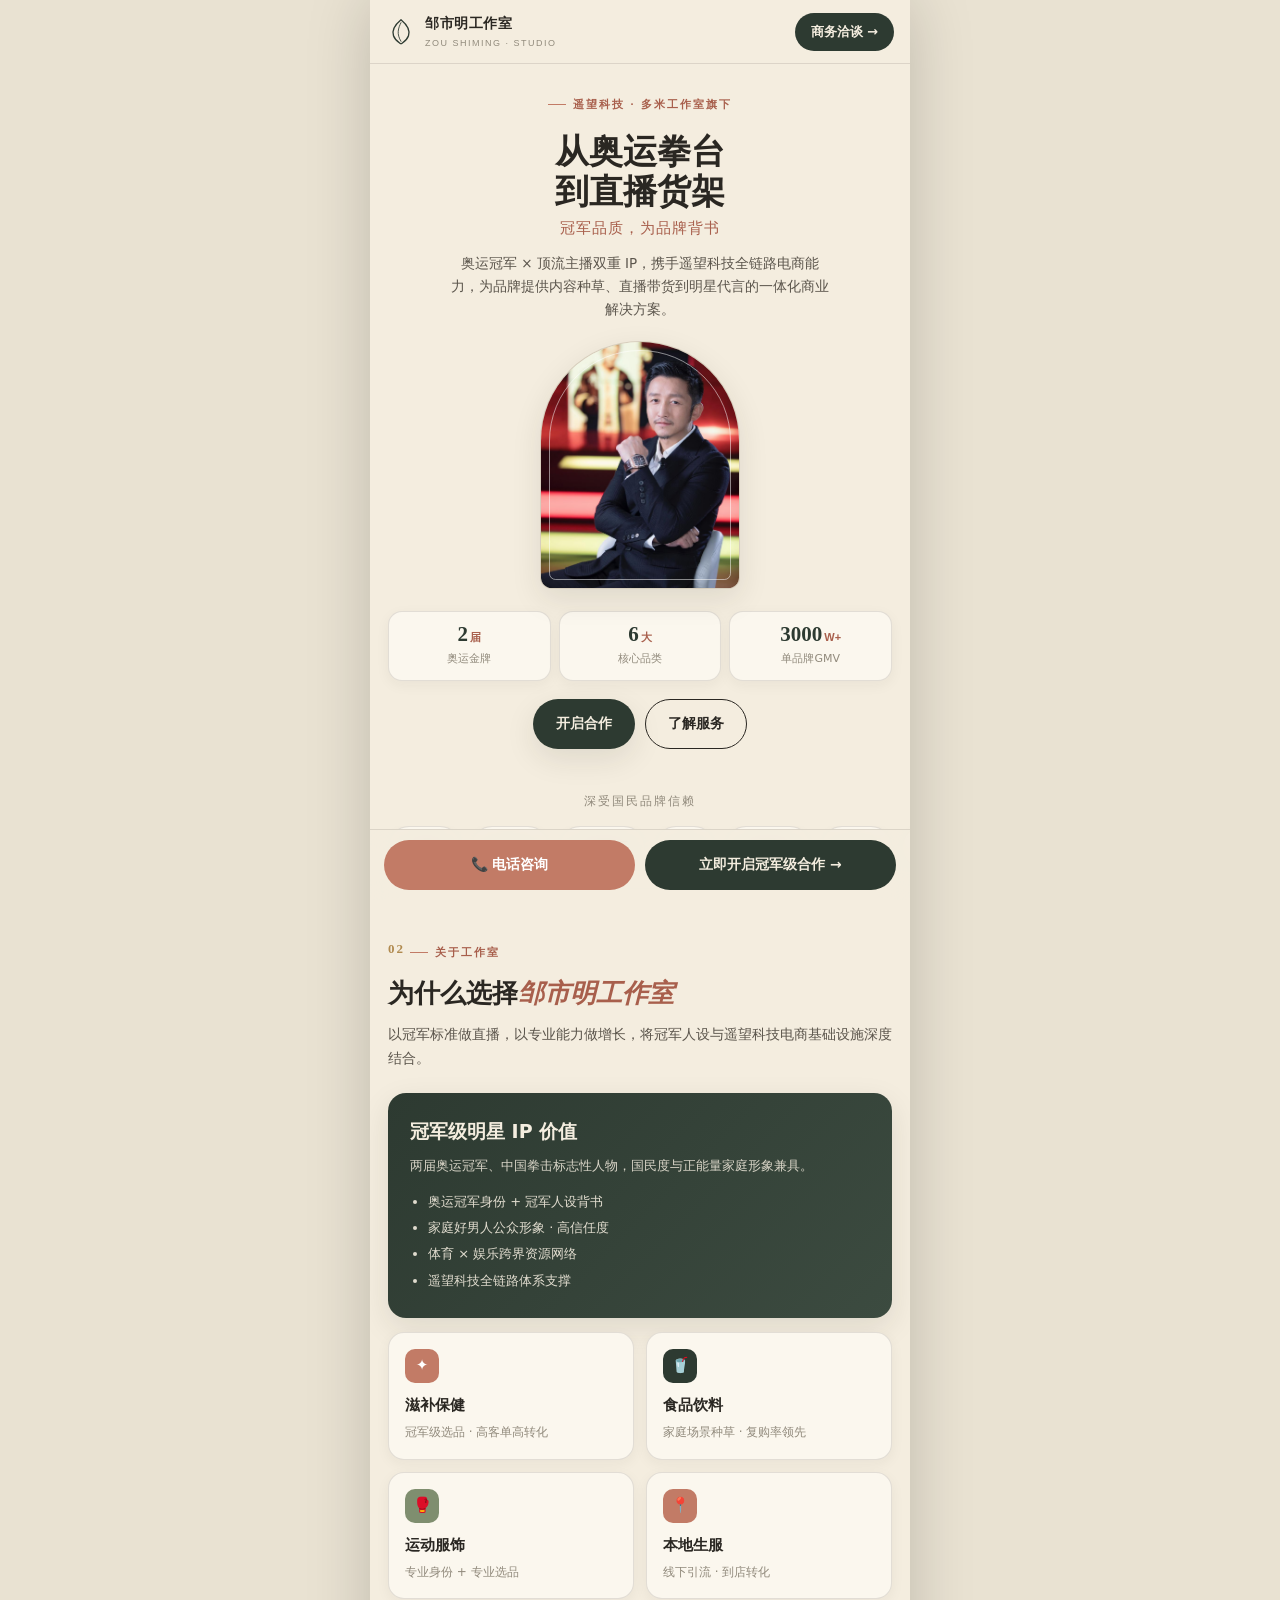
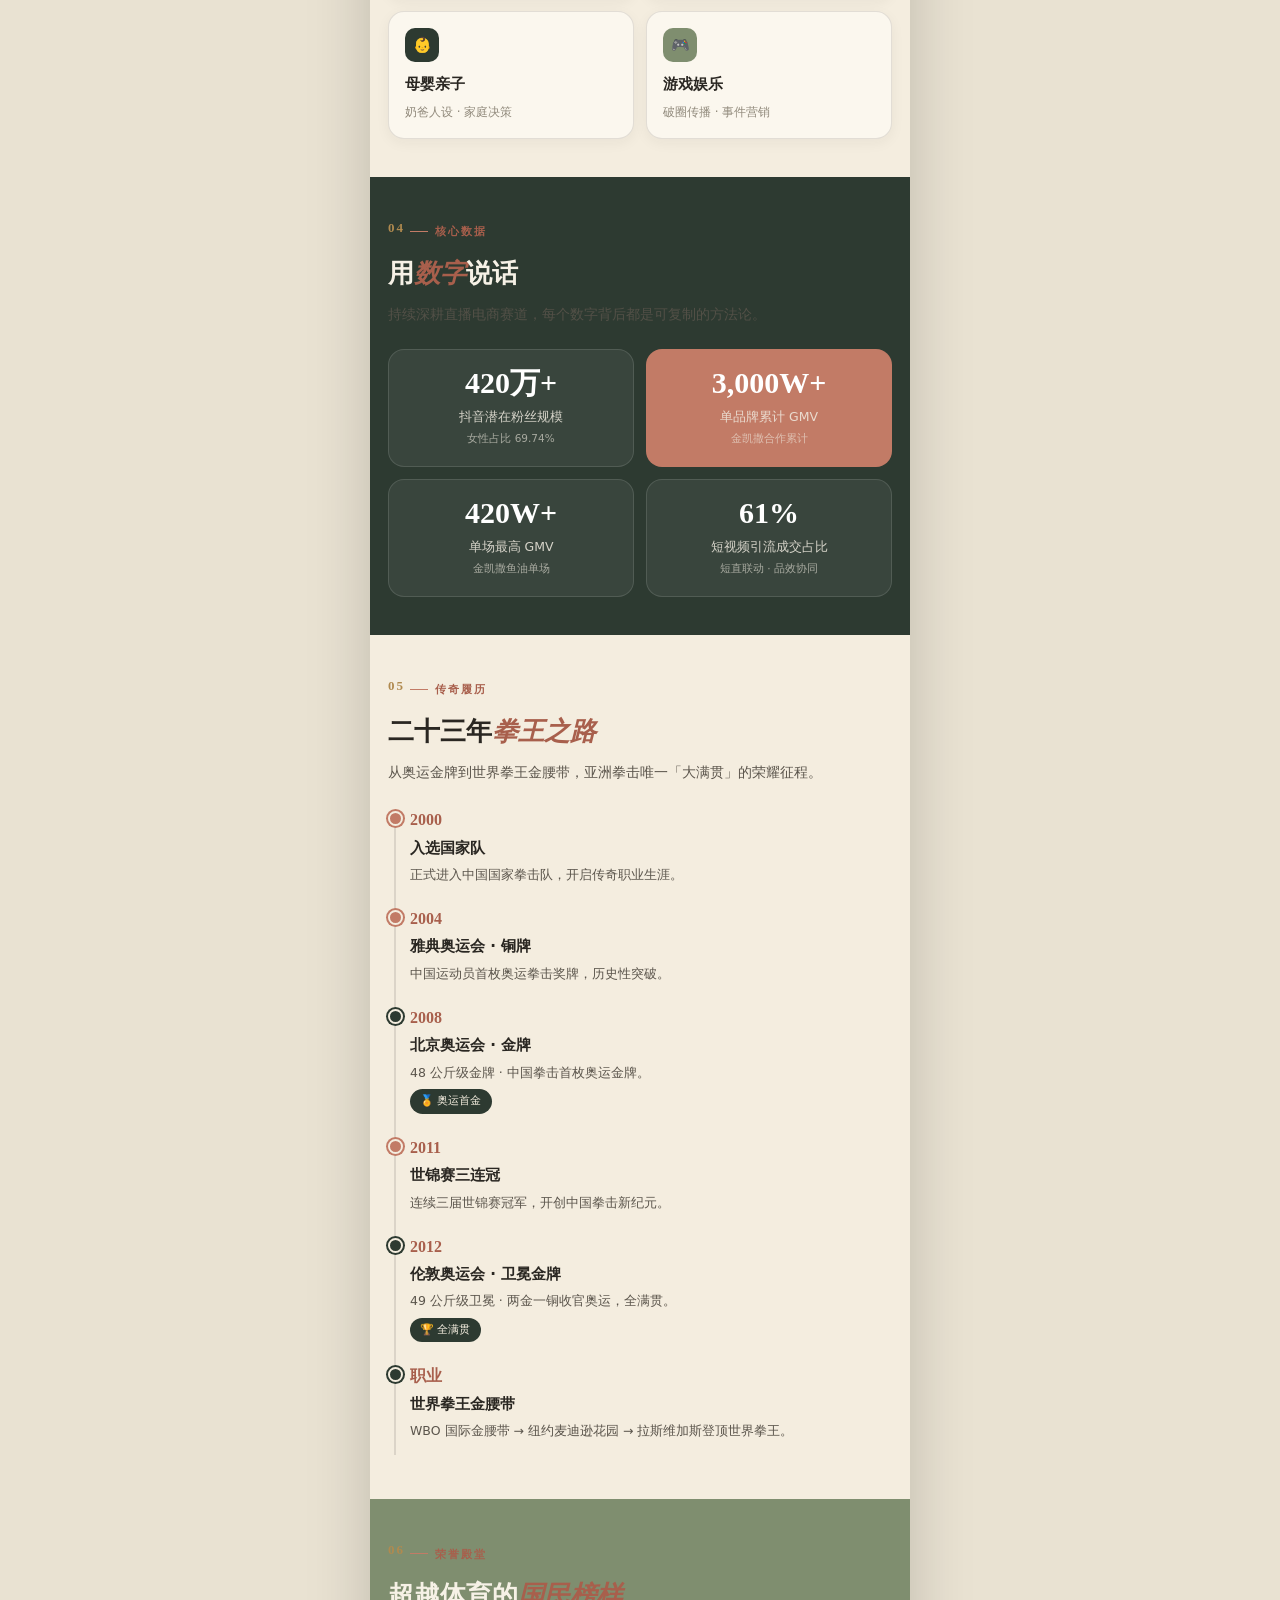
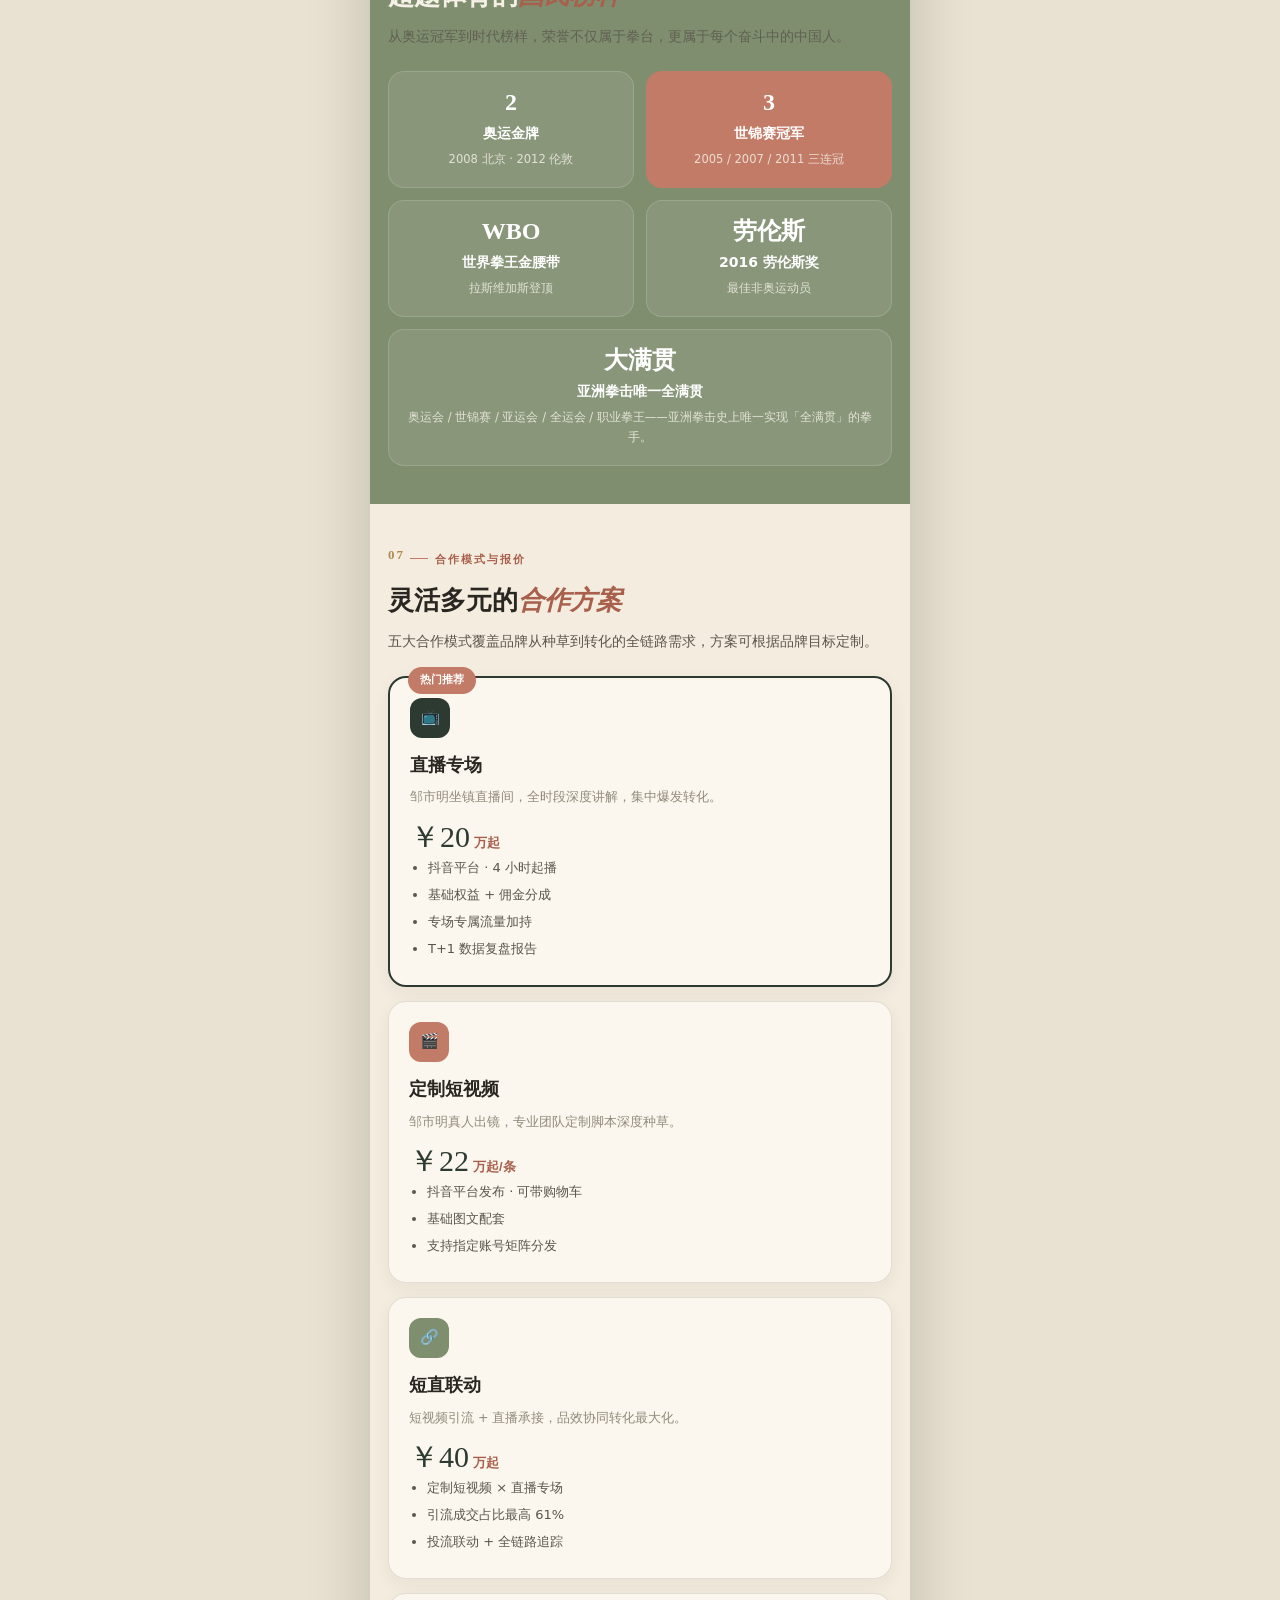
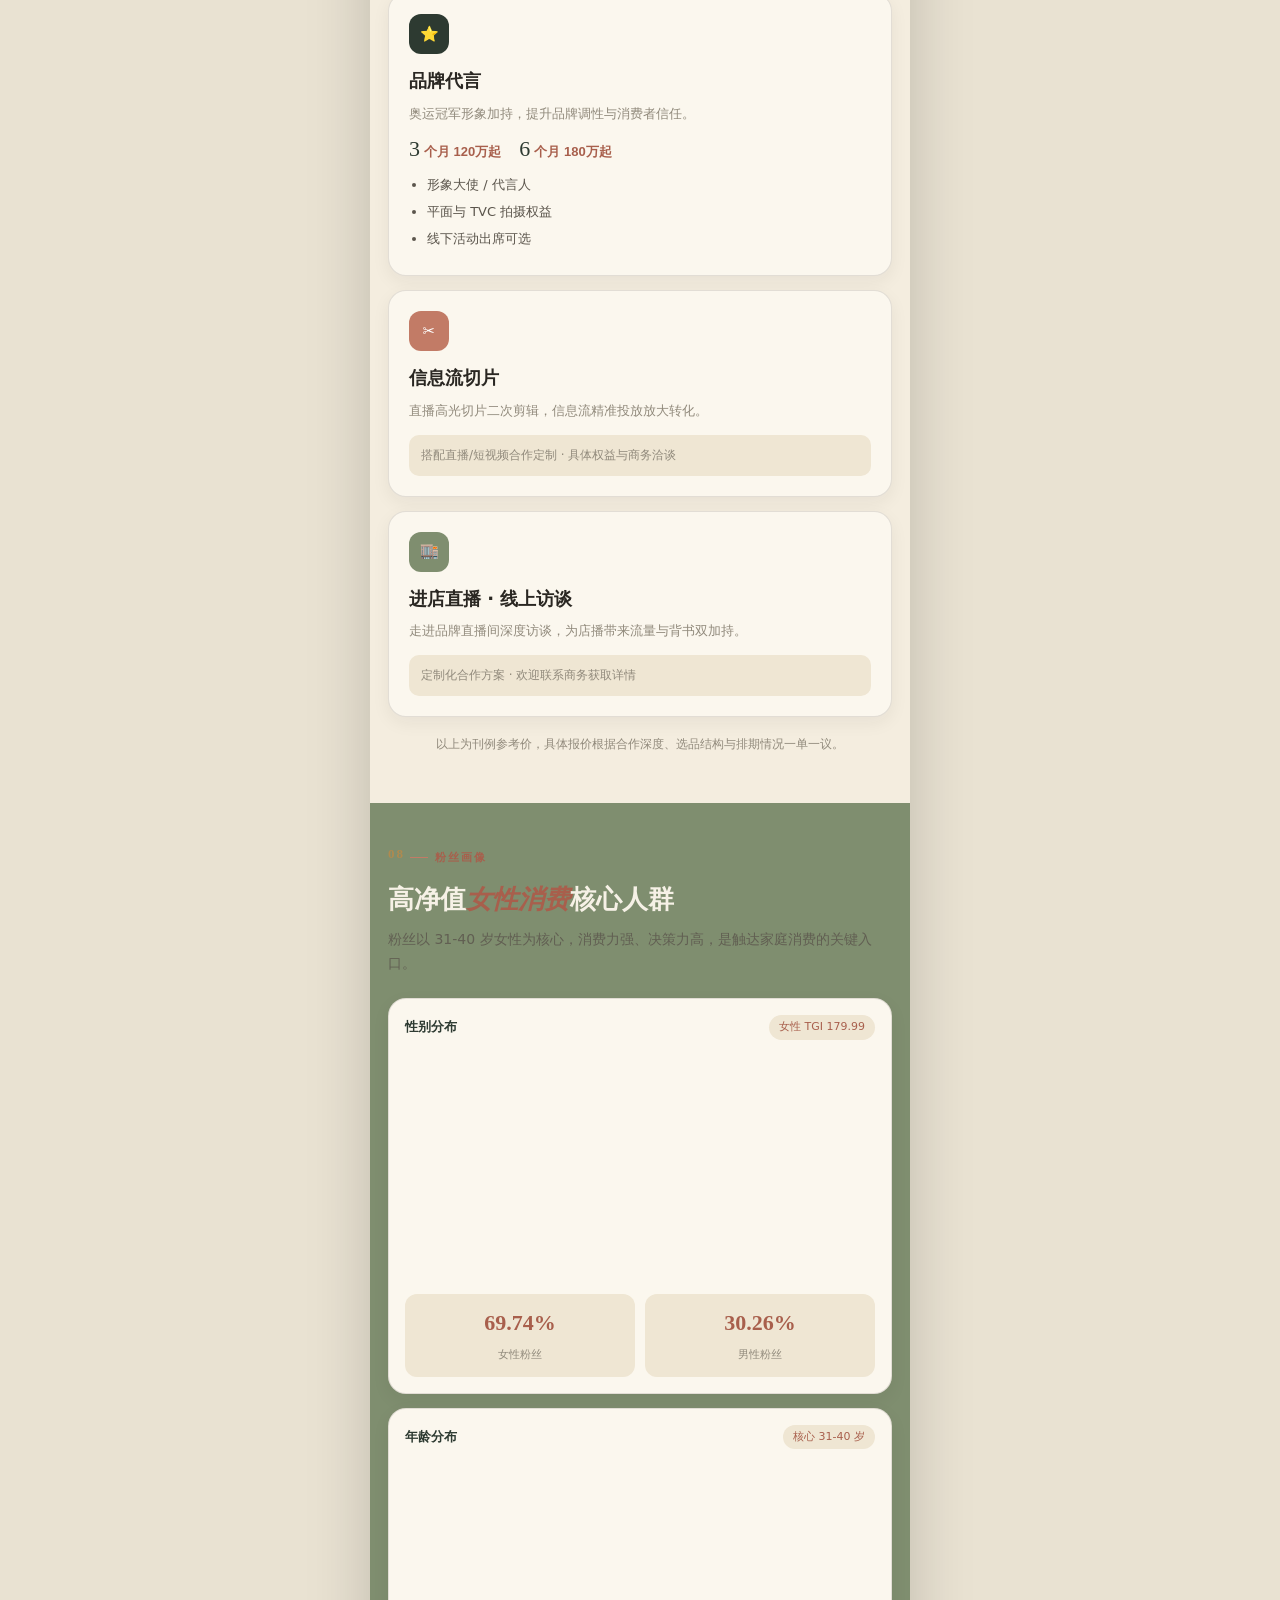
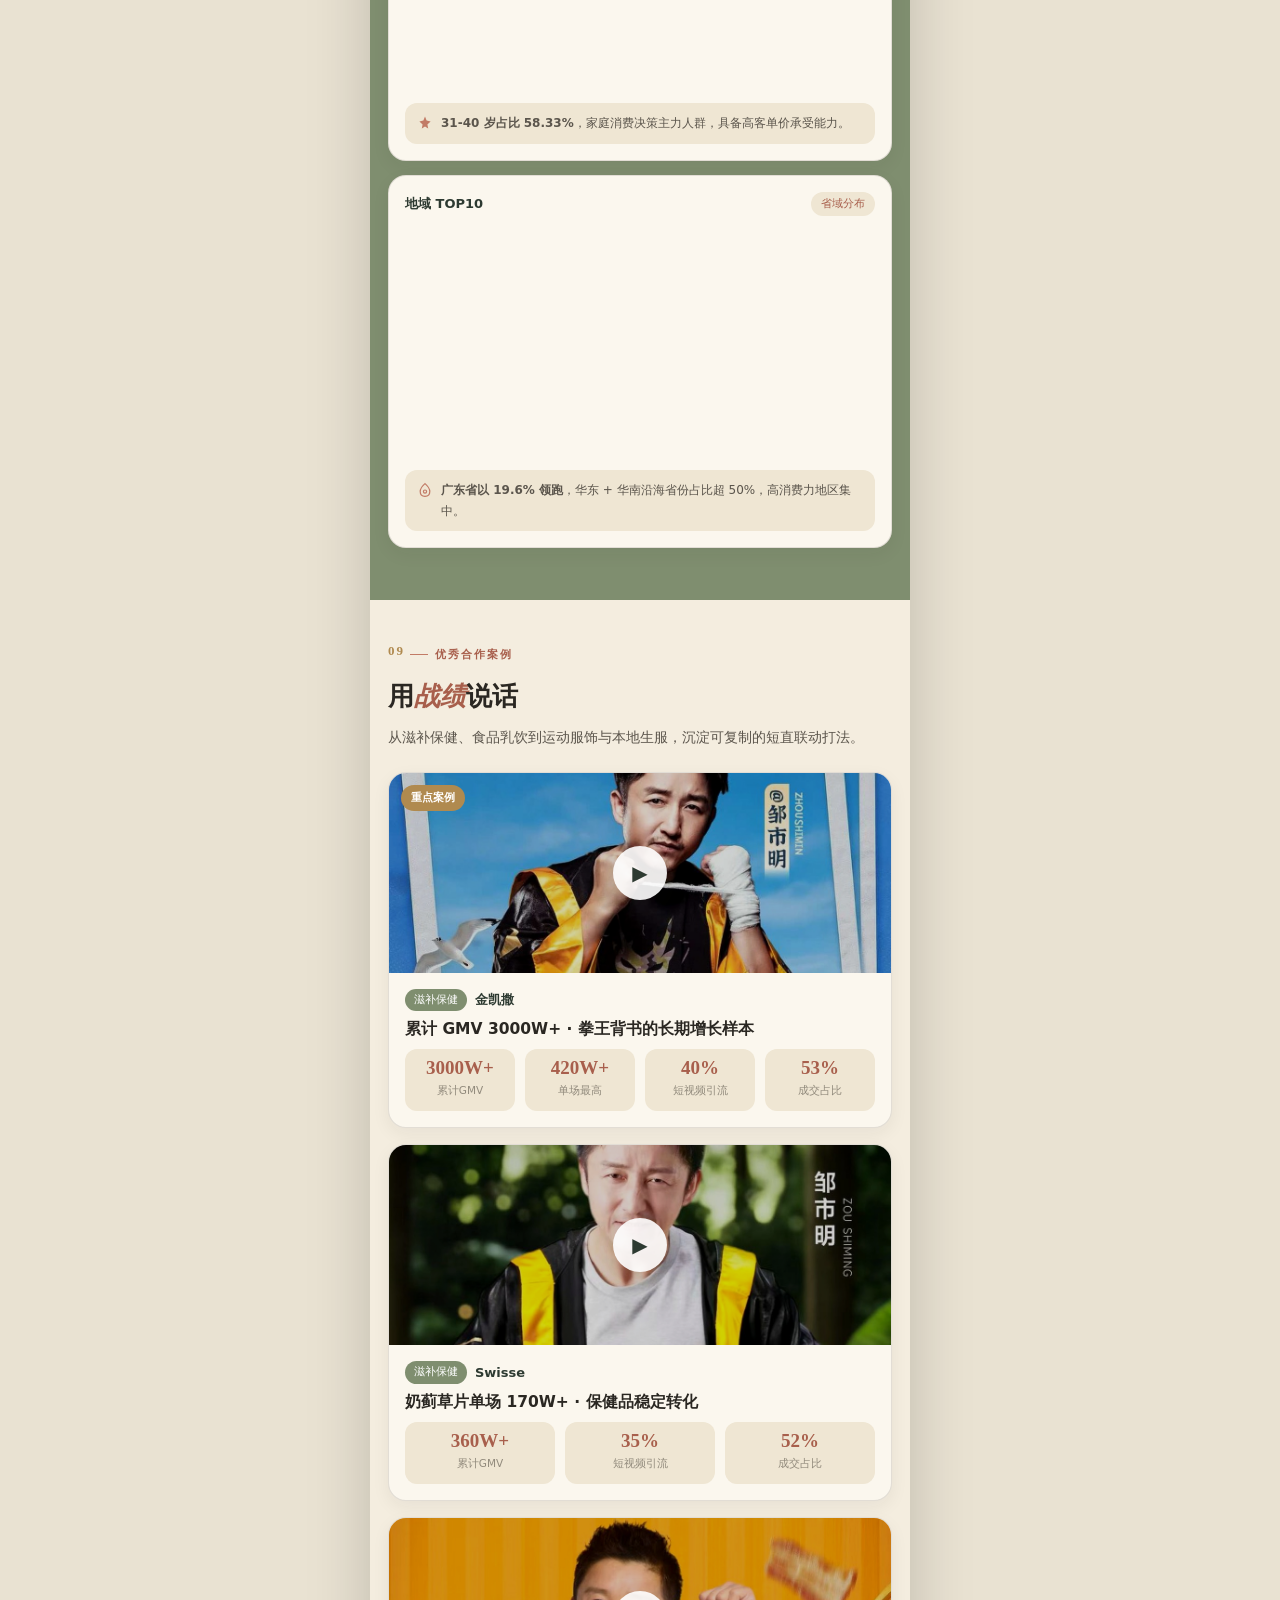
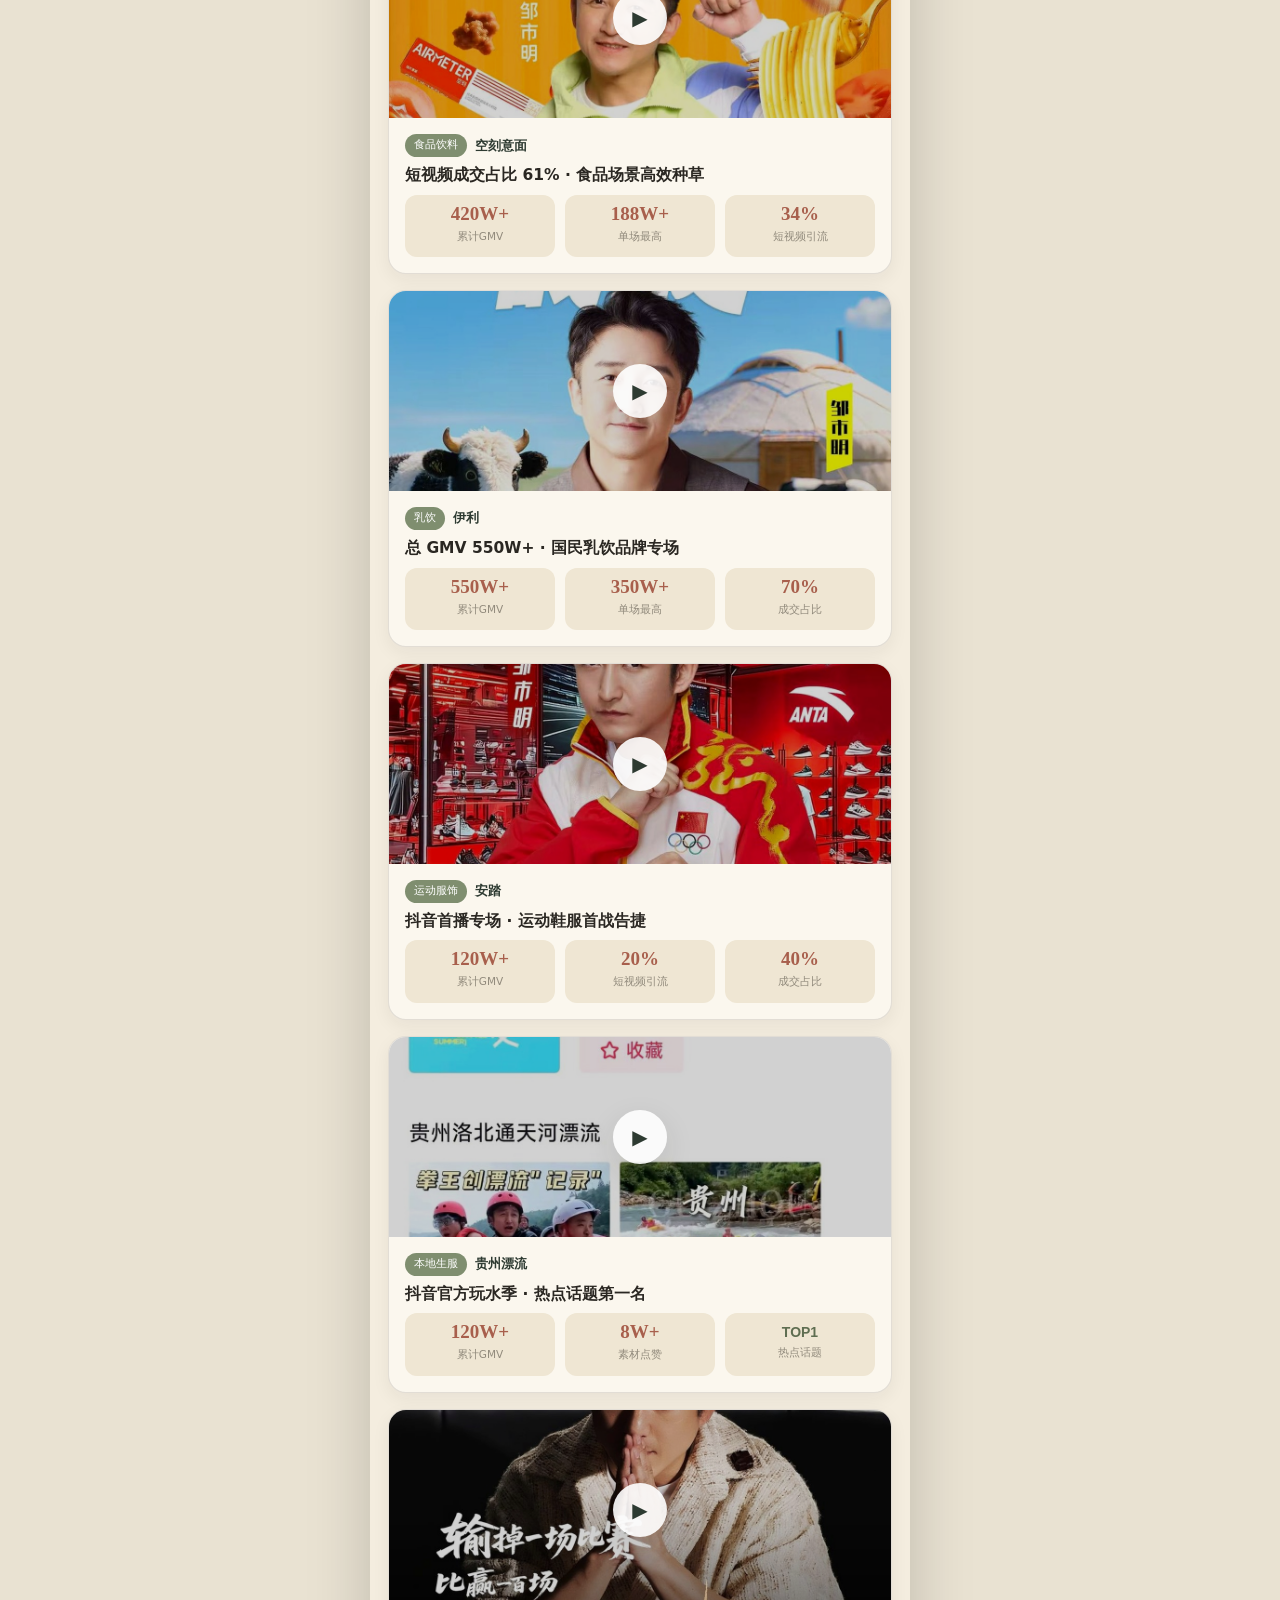
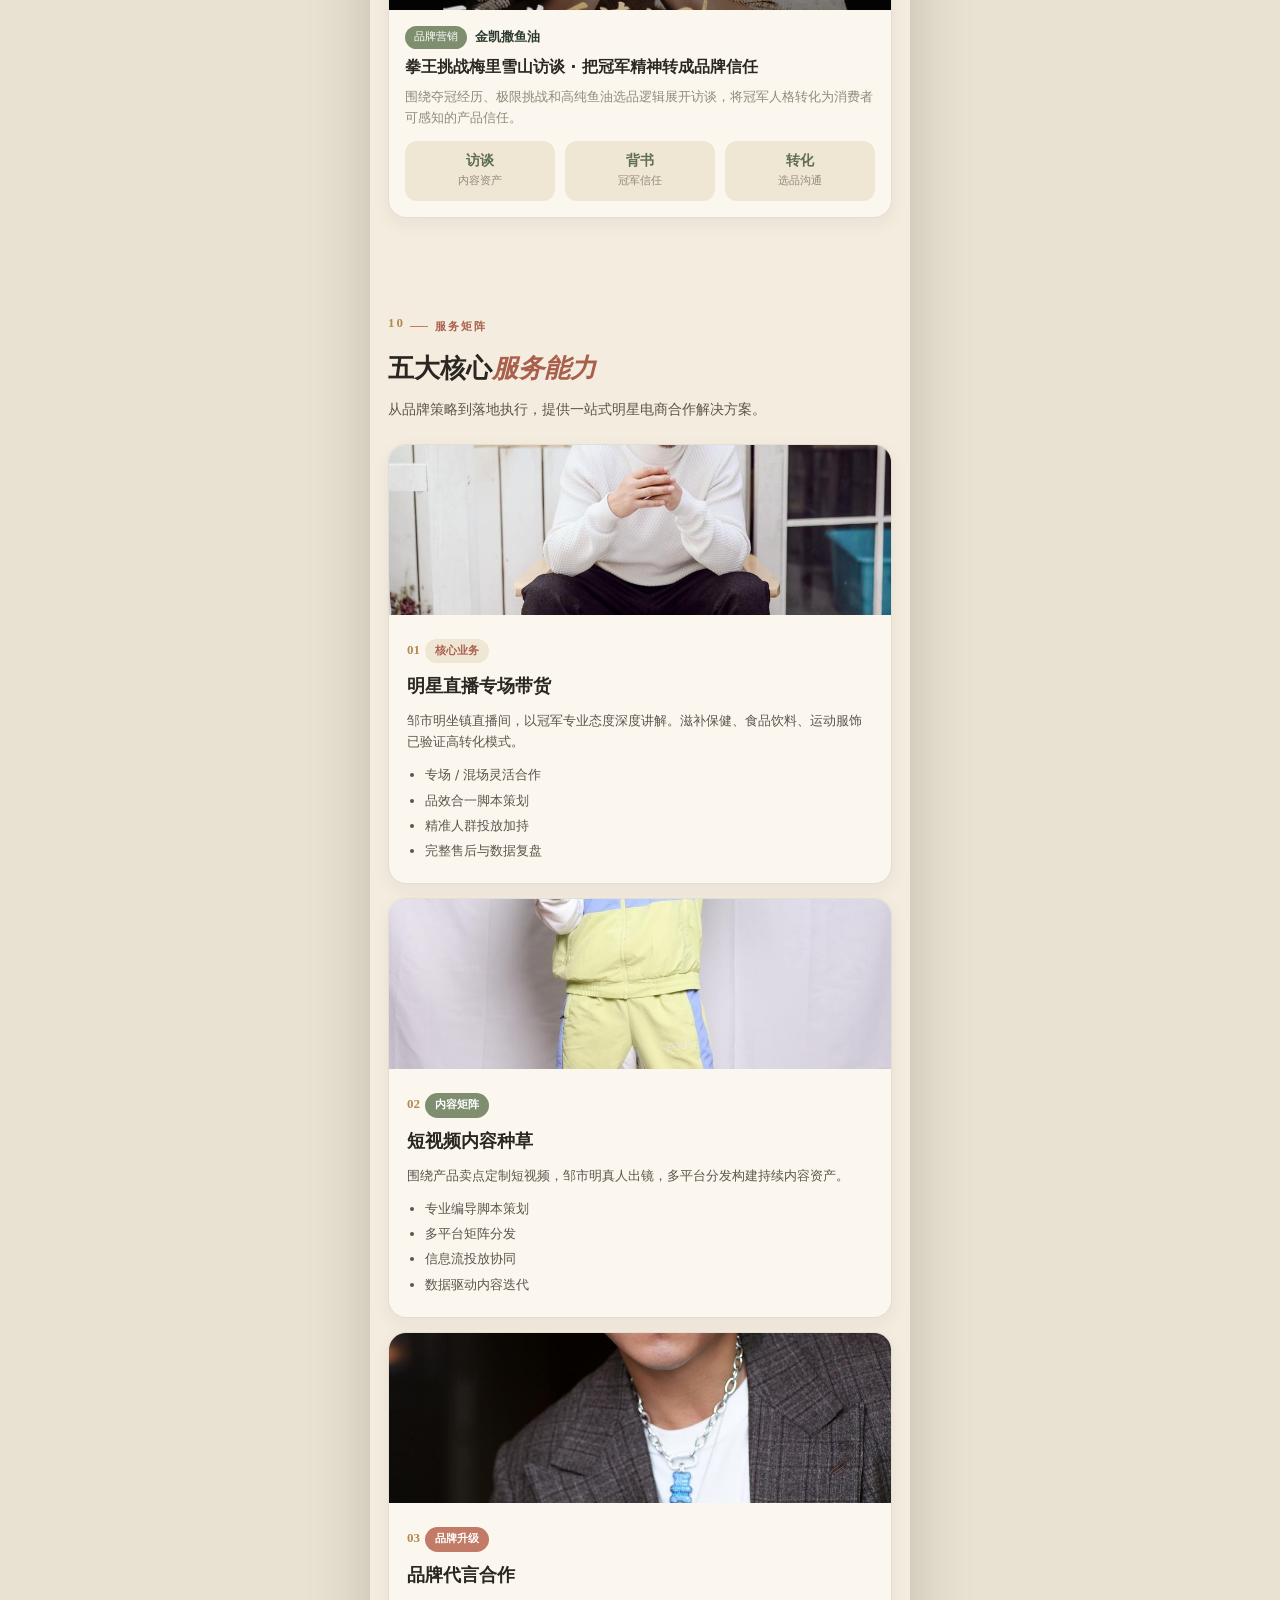
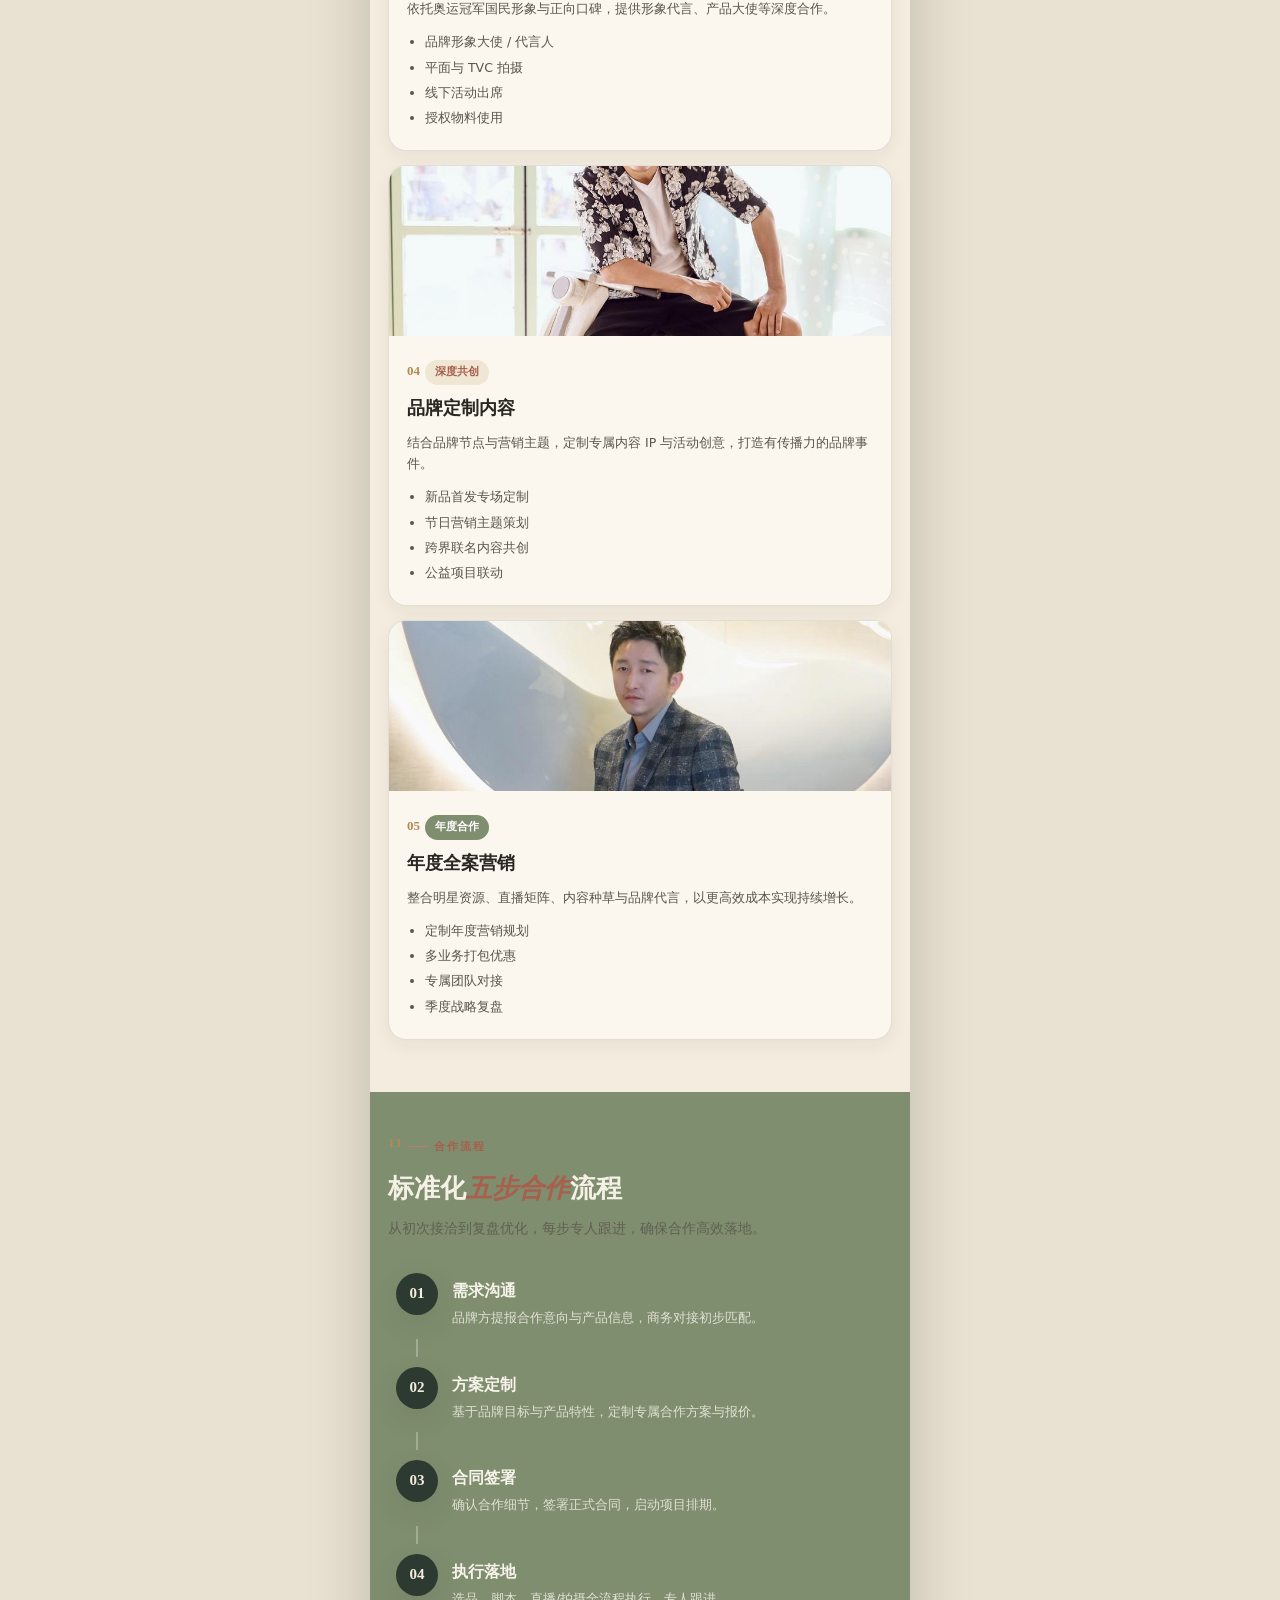
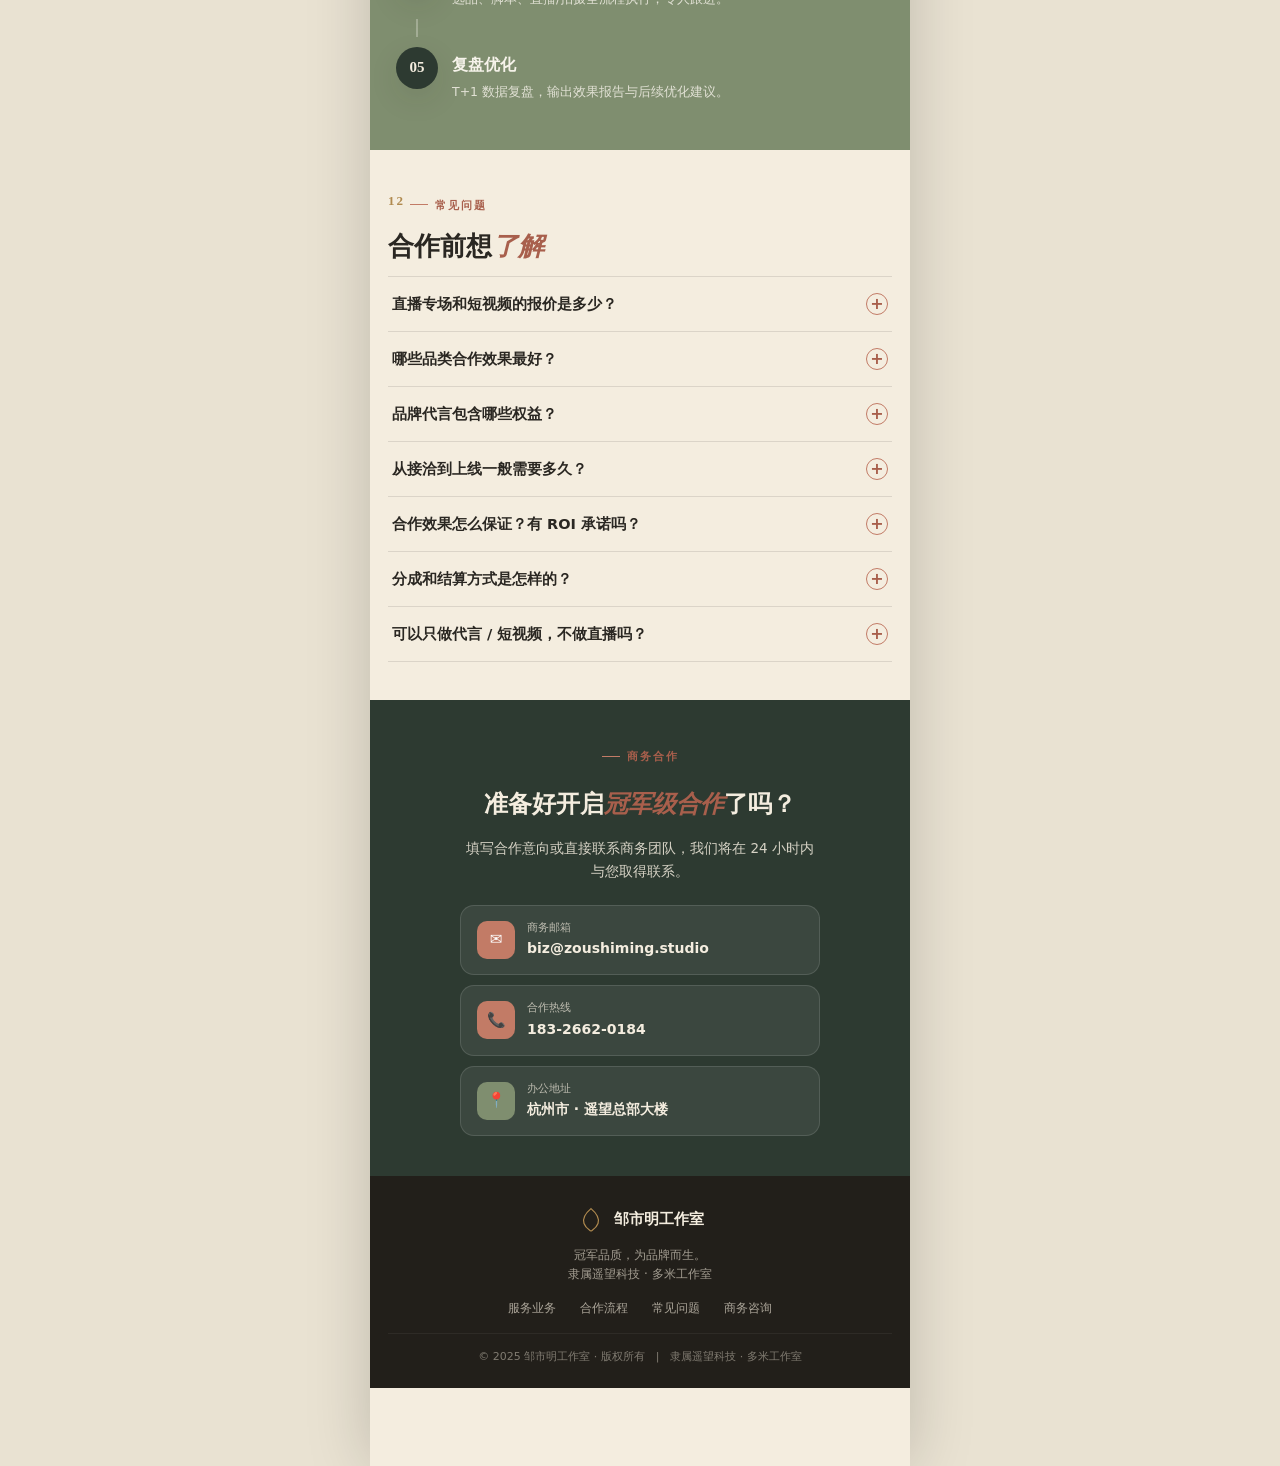
==== h5.html @ 206b8719 "Deploy Zou Shiming Studio site (desktop + mobile H5)" ====
<!DOCTYPE html>
<html lang="zh-CN">
<head>
  <meta charset="UTF-8" />
  <meta name="viewport" content="width=device-width, initial-scale=1.0, maximum-scale=1.0, user-scalable=no, viewport-fit=cover" />
  <title>邹市明工作室 · 品牌合作（移动版）</title>
  <meta name="description" content="邹市明工作室 — 奥运冠军 × 顶流主播，专注明星直播带货、品牌定制合作。隶属遥望科技。" />

  <link rel="preconnect" href="https://miaoda.feishu.cn" />
  <link rel="stylesheet" href="https://miaoda.feishu.cn/fonts/css2?family=Playfair+Display:ital,wght@0,500;0,600;0,700;0,800;1,500&display=swap" />
  <link rel="stylesheet" href="https://miaoda.feishu.cn/fonts/css2?family=Noto+Serif+SC:wght@400;500;600;700&display=swap" />
  <link rel="stylesheet" href="https://miaoda.feishu.cn/fonts/css2?family=Inter:wght@300;400;500;600&display=swap" />

  <script src="https://sf3-scmcdn-cn.feishucdn.com/obj/feishu-static/miaoda/coding-unpkg-sdk/echarts@5.6.0/dist/echarts.min.js" crossorigin="anonymous"></script>

  <style>
    :root{
      --paper:#f4eddf;
      --paper-2:#efe6d3;
      --card:#fbf7ee;
      --ink:#2a2722;
      --ink-soft:#5b554c;
      --muted:#918a7c;
      --terracotta:#c27b66;
      --terracotta-d:#a85f4c;
      --sage:#7f8e6f;
      --sage-d:#5f6e51;
      --forest:#2d3a31;
      --gold:#b08a4f;
      --line:rgba(42,39,34,.12);
      --shadow:0 10px 30px rgba(42,39,34,.10);
      --radius:18px;
    }

    *{box-sizing:border-box;-webkit-tap-highlight-color:transparent;}
    html{scroll-behavior:smooth;}
    body{
      margin:0;
      background:#e9e2d2;
      color:var(--ink);
      font-family:"Noto Serif SC","Inter",system-ui,-apple-system,"PingFang SC",sans-serif;
      font-size:15px;
      line-height:1.7;
      -webkit-font-smoothing:antialiased;
    }
    .h5{
      max-width:540px;
      margin:0 auto;
      background:var(--paper);
      min-height:100vh;
      position:relative;
      overflow:hidden;
      padding-bottom:78px;
      box-shadow:0 0 60px rgba(0,0,0,.18);
    }
    img{max-width:100%;display:block;}
    a{color:inherit;text-decoration:none;}
    .serif{font-family:"Playfair Display","Noto Serif SC",serif;}
    .italic{font-style:italic;font-family:"Playfair Display",serif;color:var(--terracotta-d);}

    /* ---------- 顶部导航 ---------- */
    .topbar{
      position:sticky;top:0;z-index:50;
      display:flex;align-items:center;justify-content:space-between;
      padding:12px 16px;
      background:rgba(244,237,223,.86);
      backdrop-filter:blur(10px);
      border-bottom:1px solid var(--line);
    }
    .topbar__logo{display:flex;align-items:center;gap:9px;}
    .topbar__mark{width:30px;height:30px;color:var(--forest);}
    .topbar__txt b{display:block;font-size:14px;font-weight:700;letter-spacing:.5px;}
    .topbar__txt span{display:block;font-size:9px;letter-spacing:1.5px;color:var(--muted);font-family:"Inter",sans-serif;text-transform:uppercase;}
    .topbar__cta{
      background:var(--forest);color:#f4eddf;
      font-size:13px;font-weight:600;padding:8px 16px;border-radius:999px;
      display:inline-flex;align-items:center;gap:5px;
    }

    /* ---------- 通用区块 ---------- */
    .sec{padding:38px 18px;scroll-margin-top:64px;}
    .sec--dark{background:var(--forest);color:#f1ece1;}
    .sec--sage{background:var(--sage);color:#f6f3ea;}
    .eyebrow{
      display:inline-flex;align-items:center;gap:7px;
      font-size:11px;letter-spacing:2px;color:var(--terracotta-d);
      font-weight:600;text-transform:uppercase;font-family:"Inter",sans-serif;margin-bottom:10px;
    }
    .eyebrow::before{content:"";width:18px;height:1px;background:var(--terracotta);display:inline-block;}
    .sec__num{font-family:"Playfair Display",serif;font-size:13px;color:var(--gold);font-weight:700;letter-spacing:2px;}
    .sec__title{font-size:26px;line-height:1.3;margin:6px 0 12px;font-weight:700;}
    .sec__title--light{color:#f6f1e6;}
    .sec__desc{font-size:14px;color:var(--ink-soft);margin:0 0 22px;}
    .sec--dark .sec__desc,.sec--sage .sec__desc{opacity:.82;}

    /* ---------- HERO ---------- */
    .hero{padding:24px 18px 30px;text-align:center;position:relative;}
    .hero .eyebrow{justify-content:center;}
    .hero__title{font-family:"Playfair Display","Noto Serif SC",serif;font-size:34px;line-height:1.18;font-weight:800;margin:8px 0 6px;}
    .hero__title em{display:block;font-style:normal;}
    .hero__title .sub{display:block;font-size:15px;font-family:"Noto Serif SC",serif;font-weight:500;color:var(--terracotta-d);margin-top:8px;letter-spacing:1px;}
    .hero__desc{font-size:13.5px;color:var(--ink-soft);max-width:380px;margin:14px auto 20px;}
    .hero__arch{
      width:200px;height:248px;margin:6px auto 22px;
      border-radius:120px 120px 14px 14px;overflow:hidden;
      border:1px solid var(--line);box-shadow:var(--shadow);position:relative;background:var(--paper-2);
    }
    .hero__arch img{width:100%;height:100%;object-fit:cover;}
    .hero__arch::after{content:"";position:absolute;inset:8px;border:1px solid rgba(255,255,255,.5);border-radius:112px 112px 8px 8px;pointer-events:none;}
    .hero__stats{display:flex;justify-content:space-between;gap:8px;margin-top:8px;}
    .hero__stat{flex:1;background:var(--card);border:1px solid var(--line);border-radius:14px;padding:12px 6px;box-shadow:0 4px 14px rgba(42,39,34,.05);}
    .hero__stat b{display:block;font-family:"Playfair Display",serif;font-size:21px;color:var(--forest);line-height:1;}
    .hero__stat b small{font-size:11px;color:var(--terracotta-d);font-family:"Noto Serif SC",sans-serif;font-weight:600;margin-left:2px;}
    .hero__stat span{display:block;font-size:11px;color:var(--muted);margin-top:5px;}
    .hero__btns{display:flex;gap:10px;justify-content:center;margin-top:18px;}
    .btn{
      display:inline-flex;align-items:center;gap:6px;
      padding:12px 22px;border-radius:999px;font-size:14px;font-weight:600;
      border:1px solid transparent;
    }
    .btn--primary{background:var(--forest);color:#f4eddf;box-shadow:var(--shadow);}
    .btn--ghost{background:transparent;border-color:var(--ink);color:var(--ink);}
    .btn--sm{padding:9px 18px;font-size:13px;}

    /* ---------- 品牌滚动 ---------- */
    .marquee{padding:0 0 30px;}
    .marquee__t{text-align:center;font-size:12px;letter-spacing:2px;color:var(--muted);margin-bottom:14px;}
    .marquee__row{display:flex;gap:10px;overflow-x:auto;padding:0 18px;scrollbar-width:none;}
    .marquee__row::-webkit-scrollbar{display:none;}
    .chip{flex:0 0 auto;background:var(--card);border:1px solid var(--line);border-radius:999px;padding:9px 16px;font-size:13px;font-weight:500;white-space:nowrap;box-shadow:0 3px 10px rgba(42,39,34,.05);}

    /* ---------- 优势卡片 ---------- */
    .feat-hero{
      background:linear-gradient(135deg,var(--forest),#3c4b40);color:#f4eddf;
      border-radius:var(--radius);padding:22px;margin-bottom:14px;box-shadow:var(--shadow);
    }
    .feat-hero h3{font-size:19px;margin:0 0 8px;}
    .feat-hero p{font-size:13px;opacity:.85;margin:0 0 14px;}
    .feat-hero ul{margin:0;padding-left:18px;font-size:13px;opacity:.9;}
    .feat-hero li{margin:4px 0;}
    .feat-grid{display:grid;grid-template-columns:1fr 1fr;gap:12px;}
    .feat{
      background:var(--card);border:1px solid var(--line);border-radius:16px;padding:16px;
      box-shadow:0 4px 14px rgba(42,39,34,.05);
    }
    .feat .ic{width:34px;height:34px;border-radius:10px;display:flex;align-items:center;justify-content:center;margin-bottom:10px;color:#fff;}
    .ic--t{background:var(--terracotta);} .ic--s{background:var(--sage);} .ic--g{background:var(--forest);}
    .feat h4{font-size:15px;margin:0 0 4px;}
    .feat p{font-size:12px;color:var(--muted);margin:0;}

    /* ---------- 核心数据 ---------- */
    .stat-grid{display:grid;grid-template-columns:1fr 1fr;gap:12px;}
    .stat{
      background:rgba(255,255,255,.06);border:1px solid rgba(255,255,255,.12);
      border-radius:16px;padding:18px 14px;text-align:center;
    }
    .stat--accent{background:var(--terracotta);border-color:transparent;}
    .stat b{display:block;font-family:"Playfair Display",serif;font-size:30px;line-height:1;color:#fff;}
    .stat span{display:block;font-size:12.5px;margin-top:8px;opacity:.85;}
    .stat small{display:block;font-size:10.5px;opacity:.6;margin-top:3px;}

    /* ---------- 时间线 ---------- */
    .timeline{position:relative;padding-left:22px;margin-top:10px;}
    .timeline::before{content:"";position:absolute;left:6px;top:6px;bottom:6px;width:2px;background:var(--line);}
    .tl{position:relative;padding:0 0 20px;}
    .tl::before{content:"";position:absolute;left:-22px;top:5px;width:11px;height:11px;border-radius:50%;background:var(--terracotta);border:2px solid var(--paper);box-shadow:0 0 0 2px var(--terracotta);}
    .tl--ms::before{background:var(--forest);box-shadow:0 0 0 2px var(--forest);}
    .tl__y{font-family:"Playfair Display",serif;font-size:16px;font-weight:700;color:var(--terracotta-d);}
    .tl h4{font-size:15px;margin:2px 0 3px;}
    .tl p{font-size:12.5px;color:var(--ink-soft);margin:0;}
    .tl__badge{display:inline-block;margin-top:6px;font-size:11px;background:var(--forest);color:#f4eddf;padding:3px 10px;border-radius:999px;}

    /* ---------- 荣誉 ---------- */
    .honor-grid{display:grid;grid-template-columns:1fr 1fr;gap:12px;}
    .honor{background:rgba(255,255,255,.08);border:1px solid rgba(255,255,255,.14);border-radius:16px;padding:18px 14px;text-align:center;}
    .honor--hl{background:var(--terracotta);border-color:transparent;}
    .honor--w{grid-column:1 / -1;}
    .honor b{display:block;font-family:"Playfair Display",serif;font-size:24px;color:#fff;line-height:1;}
    .honor h5{font-size:14px;margin:8px 0 4px;color:#fff;}
    .honor p{font-size:11.5px;opacity:.82;margin:0;}

    /* ---------- 报价 ---------- */
    .price{
      background:var(--card);border:1px solid var(--line);border-radius:var(--radius);
      padding:20px;margin-bottom:14px;box-shadow:0 6px 18px rgba(42,39,34,.06);position:relative;
    }
    .price--hl{border:2px solid var(--forest);}
    .price__badge{position:absolute;top:-11px;left:18px;background:var(--terracotta);color:#fff;font-size:11px;font-weight:600;padding:4px 12px;border-radius:999px;}
    .price__ic{width:40px;height:40px;border-radius:12px;display:flex;align-items:center;justify-content:center;color:#fff;margin-bottom:12px;}
    .price h3{font-size:18px;margin:0 0 6px;}
    .price p{font-size:12.5px;color:var(--muted);margin:0 0 14px;}
    .price__num{font-family:"Playfair Display",serif;font-size:30px;color:var(--forest);line-height:1;}
    .price__num small{font-size:13px;color:var(--terracotta-d);font-family:"Noto Serif SC",sans-serif;font-weight:600;margin-left:4px;}
    .price__row{display:flex;gap:18px;flex-wrap:wrap;margin-bottom:14px;}
    .price__row .price__num{font-size:22px;}
    .price ul{margin:0;padding-left:18px;font-size:13px;color:var(--ink-soft);}
    .price ul li{margin:5px 0;}
    .price__note{font-size:12px;color:var(--muted);background:var(--paper-2);border-radius:10px;padding:10px 12px;}
    .price__foot{font-size:11.5px;color:var(--muted);text-align:center;margin-top:18px;line-height:1.6;}

    /* ---------- 粉丝画像 ---------- */
    .aud-card{background:var(--card);border:1px solid var(--line);border-radius:var(--radius);padding:16px;margin-bottom:14px;box-shadow:0 6px 18px rgba(42,39,34,.06);}
    .aud-card__head{display:flex;justify-content:space-between;align-items:center;margin-bottom:6px;}
    .aud-card__tag{font-size:13px;font-weight:700;color:var(--forest);}
    .aud-card__more{font-size:11px;color:var(--terracotta-d);background:var(--paper-2);padding:3px 10px;border-radius:999px;}
    .aud-chart{width:100%;min-height:240px;}
    .aud-stats{display:flex;gap:10px;margin-top:8px;}
    .aud-stat{flex:1;text-align:center;background:var(--paper-2);border-radius:12px;padding:10px;}
    .aud-stat b{display:block;font-family:"Playfair Display",serif;font-size:22px;color:var(--terracotta-d);}
    .aud-stat span{font-size:11px;color:var(--muted);}
    .aud-ins{display:flex;gap:8px;align-items:flex-start;font-size:12px;color:var(--ink-soft);background:var(--paper-2);border-radius:12px;padding:10px 12px;margin-top:8px;}
    .aud-ins svg{width:16px;height:16px;color:var(--terracotta);flex:0 0 auto;margin-top:2px;}

    /* ---------- 案例 ---------- */
    .case{background:var(--card);border:1px solid var(--line);border-radius:var(--radius);overflow:hidden;margin-bottom:16px;box-shadow:0 6px 18px rgba(42,39,34,.06);}
    .case__media{position:relative;background:#000;}
    .case__media img{width:100%;height:200px;object-fit:cover;}
    .case__media video{width:100%;height:200px;object-fit:cover;background:#000;display:none;}
    .case__media.play video{display:block;}
    .case__media.play img{display:none;}
    .case__play{position:absolute;inset:0;display:flex;align-items:center;justify-content:center;background:rgba(0,0,0,.18);}
    .case__play span{width:54px;height:54px;border-radius:50%;background:rgba(255,255,255,.9);display:flex;align-items:center;justify-content:center;color:var(--forest);font-size:20px;box-shadow:var(--shadow);}
    .case__media.play .case__play{display:none;}
    .case__badge{position:absolute;top:12px;left:12px;background:var(--gold);color:#fff;font-size:11px;font-weight:600;padding:4px 10px;border-radius:999px;}
    .case__body{padding:16px;}
    .case__meta{display:flex;gap:8px;align-items:center;margin-bottom:8px;}
    .case__cat{font-size:11px;background:var(--sage);color:#fff;padding:2px 9px;border-radius:999px;}
    .case__brand{font-size:13px;font-weight:700;color:var(--forest);}
    .case__title{font-size:15.5px;margin:0 0 8px;line-height:1.4;}
    .case__desc{font-size:12.5px;color:var(--muted);margin:0 0 12px;}
    .case__metrics{display:flex;gap:10px;flex-wrap:wrap;}
    .cm{flex:1;min-width:64px;text-align:center;background:var(--paper-2);border-radius:12px;padding:9px 4px;}
    .cm b{display:block;font-family:"Playfair Display",serif;font-size:19px;color:var(--terracotta-d);line-height:1;}
    .cm span{font-size:10.5px;color:var(--muted);}
    .cm--t b{color:var(--sage-d);font-family:"Noto Serif SC",sans-serif;font-size:14px;padding-top:3px;}

    /* ---------- 服务 ---------- */
    .svc{display:flex;flex-direction:column;background:var(--card);border:1px solid var(--line);border-radius:var(--radius);overflow:hidden;margin-bottom:14px;box-shadow:0 6px 18px rgba(42,39,34,.06);}
    .svc__img{height:170px;overflow:hidden;}
    .svc__img img{width:100%;height:100%;object-fit:cover;}
    .svc__body{padding:18px;}
    .svc__num{font-family:"Playfair Display",serif;font-size:13px;color:var(--gold);font-weight:700;}
    .svc__tag{display:inline-block;font-size:11px;font-weight:600;padding:3px 10px;border-radius:999px;margin:6px 0 8px;background:var(--paper-2);color:var(--terracotta-d);}
    .svc__tag.s{background:var(--sage);color:#fff;} .svc__tag.t{background:var(--terracotta);color:#fff;}
    .svc h3{font-size:18px;margin:0 0 8px;}
    .svc p{font-size:12.5px;color:var(--ink-soft);margin:0 0 12px;}
    .svc ul{margin:0;padding-left:18px;font-size:12.5px;color:var(--ink-soft);}
    .svc li{margin:4px 0;}

    /* ---------- 流程 ---------- */
    .proc{position:relative;padding-left:8px;}
    .step{display:flex;gap:14px;align-items:flex-start;padding:10px 0;}
    .step__c{flex:0 0 auto;width:42px;height:42px;border-radius:50%;background:var(--forest);color:#f4eddf;display:flex;align-items:center;justify-content:center;font-family:"Playfair Display",serif;font-weight:700;font-size:15px;box-shadow:var(--shadow);}
    .step__txt h4{font-size:16px;margin:4px 0 3px;}
    .step__txt p{font-size:12.5px;color:rgba(246,243,234,.82);margin:0;}
    .step__line{height:18px;width:2px;background:rgba(246,243,234,.3);margin-left:20px;}

    /* ---------- FAQ ---------- */
    .acc{border-top:1px solid var(--line);}
    .acc__item{border-bottom:1px solid var(--line);}
    .acc__h{width:100%;text-align:left;background:none;border:none;padding:16px 4px;display:flex;justify-content:space-between;align-items:center;gap:12px;font-size:14.5px;font-weight:600;color:var(--ink);font-family:inherit;cursor:pointer;}
    .acc__ic{flex:0 0 auto;width:22px;height:22px;border-radius:50%;border:1px solid var(--terracotta);color:var(--terracotta-d);display:flex;align-items:center;justify-content:center;font-size:16px;transition:transform .3s,background .3s;line-height:1;}
    .acc__item.on .acc__ic{transform:rotate(45deg);background:var(--terracotta);color:#fff;border-color:var(--terracotta);}
    .acc__p{overflow:hidden;max-height:0;transition:max-height .35s ease;}
    .acc__c{font-size:13px;color:var(--ink-soft);padding:0 4px 16px;line-height:1.75;}

    /* ---------- 联系 CTA ---------- */
    .cta-sec{background:var(--forest);color:#f4eddf;padding:40px 18px;text-align:center;}
    .cta-sec h2{font-size:24px;margin:8px 0 12px;}
    .cta-sec p{font-size:13.5px;opacity:.85;max-width:360px;margin:0 auto 22px;}
    .cta-cards{display:flex;flex-direction:column;gap:10px;max-width:360px;margin:0 auto;}
    .cta-card{display:flex;align-items:center;gap:12px;background:rgba(255,255,255,.07);border:1px solid rgba(255,255,255,.12);border-radius:14px;padding:13px 16px;text-align:left;}
    .cta-card__ic{width:38px;height:38px;border-radius:10px;background:var(--terracotta);display:flex;align-items:center;justify-content:center;color:#fff;flex:0 0 auto;}
    .cta-card__ic.t{background:var(--terracotta);} .cta-card__ic.s{background:var(--sage);}
    .cta-card small{display:block;font-size:11px;opacity:.7;}
    .cta-card b{display:block;font-size:14px;font-weight:600;}

    /* ---------- 页脚 ---------- */
    .foot{background:#221f1a;color:#cdc6b8;padding:30px 18px 22px;text-align:center;}
    .foot__logo{display:flex;align-items:center;justify-content:center;gap:9px;margin-bottom:12px;}
    .foot__logo svg{width:28px;height:28px;color:var(--gold);}
    .foot__logo b{font-size:15px;color:#f4eddf;}
    .foot p{font-size:12px;opacity:.75;margin:0 0 14px;line-height:1.6;}
    .foot__cols{display:flex;justify-content:center;gap:24px;margin-bottom:14px;}
    .foot__cols a{font-size:12px;opacity:.8;}
    .foot__bottom{font-size:11px;opacity:.55;border-top:1px solid rgba(255,255,255,.1);padding-top:14px;}

    /* ---------- 底部固定 CTA ---------- */
    .dock{position:fixed;left:50%;transform:translateX(-50%);bottom:0;width:100%;max-width:540px;z-index:60;display:flex;gap:10px;padding:10px 14px calc(10px + env(safe-area-inset-bottom));background:rgba(244,237,223,.92);backdrop-filter:blur(12px);border-top:1px solid var(--line);}
    .dock a{flex:1;text-align:center;padding:13px 0;border-radius:999px;font-size:14px;font-weight:600;display:flex;align-items:center;justify-content:center;gap:6px;}
    .dock__tel{background:var(--terracotta);color:#fff;}
    .dock__cta{background:var(--forest);color:#f4eddf;flex:1.4;}

    /* ---------- 滚动动画 ---------- */
    .reveal{opacity:0;transform:translateY(22px);transition:opacity .7s ease,transform .7s ease;}
    .reveal.in{opacity:1;transform:none;}
  </style>
</head>
<body>
<div class="h5">

  <!-- 顶部导航 -->
  <header class="topbar">
    <a href="#top" class="topbar__logo">
      <svg class="topbar__mark" viewBox="0 0 32 32" aria-hidden="true">
        <path d="M16 3 C 10 8, 6 14, 8 20 C 10 26, 16 28, 16 29 C 16 28, 22 26, 24 20 C 26 14, 22 8, 16 3 Z" fill="none" stroke="currentColor" stroke-width="1.4"/>
        <path d="M16 6 C 13 12, 11 18, 16 26" fill="none" stroke="currentColor" stroke-width="0.9" stroke-linecap="round"/>
      </svg>
      <span class="topbar__txt"><b>邹市明工作室</b><span>Zou Shiming · Studio</span></span>
    </a>
    <a href="#contact" class="topbar__cta">商务洽谈 →</a>
  </header>

  <main id="top">

    <!-- HERO -->
    <section class="hero">
      <span class="eyebrow">遥望科技 · 多米工作室旗下</span>
      <h1 class="hero__title">
        <em>从奥运拳台</em>
        <em>到直播货架</em>
        <span class="sub">冠军品质，为品牌背书</span>
      </h1>
      <p class="hero__desc">奥运冠军 × 顶流主播双重 IP，携手遥望科技全链路电商能力，为品牌提供内容种草、直播带货到明星代言的一体化商业解决方案。</p>
      <div class="hero__arch"><img src="images/hero-zou.jpg" alt="邹市明形象照" /></div>
      <div class="hero__stats">
        <div class="hero__stat"><b>2<small>届</small></b><span>奥运金牌</span></div>
        <div class="hero__stat"><b>6<small>大</small></b><span>核心品类</span></div>
        <div class="hero__stat"><b>3000<small>W+</small></b><span>单品牌GMV</span></div>
      </div>
      <div class="hero__btns">
        <a href="#contact" class="btn btn--primary">开启合作</a>
        <a href="#services" class="btn btn--ghost">了解服务</a>
      </div>
    </section>

    <!-- 品牌滚动 -->
    <section class="marquee">
      <p class="marquee__t">深受国民品牌信赖</p>
      <div class="marquee__row">
        <span class="chip">金凯撒</span><span class="chip">Swisse</span><span class="chip">空刻意面</span>
        <span class="chip">伊利</span><span class="chip">安踏体育</span><span class="chip">Beats</span>
        <span class="chip">百事可乐</span><span class="chip">佳得乐</span><span class="chip">路虎中国</span>
        <span class="chip">碧欧泉男士</span><span class="chip">自然堂男士</span><span class="chip">宇舶手表</span>
        <span class="chip">舒肤佳</span><span class="chip">宝洁</span><span class="chip">TCL</span>
        <span class="chip">问界 M7</span><span class="chip">荣耀</span><span class="chip">KEEP</span>
      </div>
    </section>

    <!-- 关于 / 优势 -->
    <section class="sec" id="about">
      <span class="sec__num">02</span>
      <span class="eyebrow">关于工作室</span>
      <h2 class="sec__title">为什么选择<span class="italic">邹市明工作室</span></h2>
      <p class="sec__desc">以冠军标准做直播，以专业能力做增长，将冠军人设与遥望科技电商基础设施深度结合。</p>

      <div class="feat-hero reveal">
        <h3>冠军级明星 IP 价值</h3>
        <p>两届奥运冠军、中国拳击标志性人物，国民度与正能量家庭形象兼具。</p>
        <ul>
          <li>奥运冠军身份 + 冠军人设背书</li>
          <li>家庭好男人公众形象 · 高信任度</li>
          <li>体育 × 娱乐跨界资源网络</li>
          <li>遥望科技全链路体系支撑</li>
        </ul>
      </div>

      <div class="feat-grid">
        <div class="feat reveal"><div class="ic ic--t">✦</div><h4>滋补保健</h4><p>冠军级选品 · 高客单高转化</p></div>
        <div class="feat reveal"><div class="ic ic--g">🥤</div><h4>食品饮料</h4><p>家庭场景种草 · 复购率领先</p></div>
        <div class="feat reveal"><div class="ic ic--s">🥊</div><h4>运动服饰</h4><p>专业身份 + 专业选品</p></div>
        <div class="feat reveal"><div class="ic ic--t">📍</div><h4>本地生服</h4><p>线下引流 · 到店转化</p></div>
        <div class="feat reveal"><div class="ic ic--g">👶</div><h4>母婴亲子</h4><p>奶爸人设 · 家庭决策</p></div>
        <div class="feat reveal"><div class="ic ic--s">🎮</div><h4>游戏娱乐</h4><p>破圈传播 · 事件营销</p></div>
      </div>
    </section>

    <!-- 核心数据 -->
    <section class="sec sec--dark" id="data">
      <span class="sec__num">04</span>
      <span class="eyebrow">核心数据</span>
      <h2 class="sec__title sec__title--light">用<span class="italic">数字</span>说话</h2>
      <p class="sec__desc">持续深耕直播电商赛道，每个数字背后都是可复制的方法论。</p>
      <div class="stat-grid">
        <div class="stat reveal"><b data-target="420" data-suffix="万+">0</b><span>抖音潜在粉丝规模</span><small>女性占比 69.74%</small></div>
        <div class="stat stat--accent reveal"><b data-target="3000" data-suffix="W+">0</b><span>单品牌累计 GMV</span><small>金凯撒合作累计</small></div>
        <div class="stat reveal"><b data-target="420" data-suffix="W+">0</b><span>单场最高 GMV</span><small>金凯撒鱼油单场</small></div>
        <div class="stat reveal"><b data-target="61" data-suffix="%">0</b><span>短视频引流成交占比</span><small>短直联动 · 品效协同</small></div>
      </div>
    </section>

    <!-- 传奇履历 -->
    <section class="sec" id="timeline">
      <span class="sec__num">05</span>
      <span class="eyebrow">传奇履历</span>
      <h2 class="sec__title">二十三年<span class="italic">拳王之路</span></h2>
      <p class="sec__desc">从奥运金牌到世界拳王金腰带，亚洲拳击唯一「大满贯」的荣耀征程。</p>
      <div class="timeline">
        <div class="tl reveal"><div class="tl__y">2000</div><h4>入选国家队</h4><p>正式进入中国国家拳击队，开启传奇职业生涯。</p></div>
        <div class="tl reveal"><div class="tl__y">2004</div><h4>雅典奥运会 · 铜牌</h4><p>中国运动员首枚奥运拳击奖牌，历史性突破。</p></div>
        <div class="tl tl--ms reveal"><div class="tl__y">2008</div><h4>北京奥运会 · 金牌</h4><p>48 公斤级金牌 · 中国拳击首枚奥运金牌。</p><span class="tl__badge">🏅 奥运首金</span></div>
        <div class="tl reveal"><div class="tl__y">2011</div><h4>世锦赛三连冠</h4><p>连续三届世锦赛冠军，开创中国拳击新纪元。</p></div>
        <div class="tl tl--ms reveal"><div class="tl__y">2012</div><h4>伦敦奥运会 · 卫冕金牌</h4><p>49 公斤级卫冕 · 两金一铜收官奥运，全满贯。</p><span class="tl__badge">🏆 全满贯</span></div>
        <div class="tl tl--ms reveal"><div class="tl__y">职业</div><h4>世界拳王金腰带</h4><p>WBO 国际金腰带 → 纽约麦迪逊花园 → 拉斯维加斯登顶世界拳王。</p></div>
      </div>
    </section>

    <!-- 荣誉殿堂 -->
    <section class="sec sec--sage" id="honors">
      <span class="sec__num">06</span>
      <span class="eyebrow">荣誉殿堂</span>
      <h2 class="sec__title sec__title--light">超越体育的<span class="italic">国民榜样</span></h2>
      <p class="sec__desc">从奥运冠军到时代榜样，荣誉不仅属于拳台，更属于每个奋斗中的中国人。</p>
      <div class="honor-grid">
        <div class="honor reveal"><b>2</b><h5>奥运金牌</h5><p>2008 北京 · 2012 伦敦</p></div>
        <div class="honor honor--hl reveal"><b>3</b><h5>世锦赛冠军</h5><p>2005 / 2007 / 2011 三连冠</p></div>
        <div class="honor reveal"><b>WBO</b><h5>世界拳王金腰带</h5><p>拉斯维加斯登顶</p></div>
        <div class="honor reveal"><b>劳伦斯</b><h5>2016 劳伦斯奖</h5><p>最佳非奥运动员</p></div>
        <div class="honor honor--w reveal"><b>大满贯</b><h5>亚洲拳击唯一全满贯</h5><p>奥运会 / 世锦赛 / 亚运会 / 全运会 / 职业拳王——亚洲拳击史上唯一实现「全满贯」的拳手。</p></div>
      </div>
    </section>

    <!-- 报价方案 -->
    <section class="sec" id="pricing">
      <span class="sec__num">07</span>
      <span class="eyebrow">合作模式与报价</span>
      <h2 class="sec__title">灵活多元的<span class="italic">合作方案</span></h2>
      <p class="sec__desc">五大合作模式覆盖品牌从种草到转化的全链路需求，方案可根据品牌目标定制。</p>

      <article class="price price--hl reveal">
        <span class="price__badge">热门推荐</span>
        <div class="price__ic ic--g">📺</div>
        <h3>直播专场</h3>
        <p>邹市明坐镇直播间，全时段深度讲解，集中爆发转化。</p>
        <div class="price__num">￥20<small>万起</small></div>
        <ul>
          <li>抖音平台 · 4 小时起播</li>
          <li>基础权益 + 佣金分成</li>
          <li>专场专属流量加持</li>
          <li>T+1 数据复盘报告</li>
        </ul>
      </article>

      <article class="price reveal">
        <div class="price__ic ic--t">🎬</div>
        <h3>定制短视频</h3>
        <p>邹市明真人出镜，专业团队定制脚本深度种草。</p>
        <div class="price__num">￥22<small>万起/条</small></div>
        <ul>
          <li>抖音平台发布 · 可带购物车</li>
          <li>基础图文配套</li>
          <li>支持指定账号矩阵分发</li>
        </ul>
      </article>

      <article class="price reveal">
        <div class="price__ic ic--s">🔗</div>
        <h3>短直联动</h3>
        <p>短视频引流 + 直播承接，品效协同转化最大化。</p>
        <div class="price__num">￥40<small>万起</small></div>
        <ul>
          <li>定制短视频 × 直播专场</li>
          <li>引流成交占比最高 61%</li>
          <li>投流联动 + 全链路追踪</li>
        </ul>
      </article>

      <article class="price reveal">
        <div class="price__ic ic--g">⭐</div>
        <h3>品牌代言</h3>
        <p>奥运冠军形象加持，提升品牌调性与消费者信任。</p>
        <div class="price__row">
          <div><div class="price__num">3<small>个月 120万起</small></div></div>
          <div><div class="price__num">6<small>个月 180万起</small></div></div>
        </div>
        <ul>
          <li>形象大使 / 代言人</li>
          <li>平面与 TVC 拍摄权益</li>
          <li>线下活动出席可选</li>
        </ul>
      </article>

      <article class="price reveal">
        <div class="price__ic ic--t">✂️</div>
        <h3>信息流切片</h3>
        <p>直播高光切片二次剪辑，信息流精准投放放大转化。</p>
        <div class="price__note">搭配直播/短视频合作定制 · 具体权益与商务洽谈</div>
      </article>

      <article class="price reveal">
        <div class="price__ic ic--s">🏬</div>
        <h3>进店直播 · 线上访谈</h3>
        <p>走进品牌直播间深度访谈，为店播带来流量与背书双加持。</p>
        <div class="price__note">定制化合作方案 · 欢迎联系商务获取详情</div>
      </article>

      <p class="price__foot">以上为刊例参考价，具体报价根据合作深度、选品结构与排期情况一单一议。</p>
    </section>

    <!-- 粉丝画像 -->
    <section class="sec sec--sage" id="audience">
      <span class="sec__num">08</span>
      <span class="eyebrow">粉丝画像</span>
      <h2 class="sec__title sec__title--light">高净值<span class="italic">女性消费</span>核心人群</h2>
      <p class="sec__desc">粉丝以 31-40 岁女性为核心，消费力强、决策力高，是触达家庭消费的关键入口。</p>

      <div class="aud-card reveal">
        <div class="aud-card__head"><span class="aud-card__tag">性别分布</span><span class="aud-card__more">女性 TGI 179.99</span></div>
        <div id="chart-gender" class="aud-chart"></div>
        <div class="aud-stats">
          <div class="aud-stat"><b>69.74%</b><span>女性粉丝</span></div>
          <div class="aud-stat"><b>30.26%</b><span>男性粉丝</span></div>
        </div>
      </div>

      <div class="aud-card reveal">
        <div class="aud-card__head"><span class="aud-card__tag">年龄分布</span><span class="aud-card__more">核心 31-40 岁</span></div>
        <div id="chart-age" class="aud-chart"></div>
        <div class="aud-ins">
          <svg viewBox="0 0 20 20"><path d="M10 2 L12 7 L17 8 L13 12 L14 17 L10 14.5 L6 17 L7 12 L3 8 L8 7 Z" fill="currentColor"/></svg>
          <span><strong>31-40 岁占比 58.33%</strong>，家庭消费决策主力人群，具备高客单价承受能力。</span>
        </div>
      </div>

      <div class="aud-card reveal">
        <div class="aud-card__head"><span class="aud-card__tag">地域 TOP10</span><span class="aud-card__more">省域分布</span></div>
        <div id="chart-region" class="aud-chart"></div>
        <div class="aud-ins">
          <svg viewBox="0 0 20 20"><path d="M10 2 C 10 2,4 7,4 12 C 4 16,6.5 18,10 18 C 13.5 18,16 16,16 12 C 16 7,10 2,10 2 Z" fill="none" stroke="currentColor" stroke-width="1.5"/><circle cx="10" cy="12" r="2" fill="none" stroke="currentColor" stroke-width="1.5"/></svg>
          <span><strong>广东省以 19.6% 领跑</strong>，华东 + 华南沿海省份占比超 50%，高消费力地区集中。</span>
        </div>
      </div>
    </section>

    <!-- 合作案例 -->
    <section class="sec" id="cases">
      <span class="sec__num">09</span>
      <span class="eyebrow">优秀合作案例</span>
      <h2 class="sec__title">用<span class="italic">战绩</span>说话</h2>
      <p class="sec__desc">从滋补保健、食品乳饮到运动服饰与本地生服，沉淀可复制的短直联动打法。</p>

      <article class="case reveal">
        <div class="case__media" data-video="videos/cases/video-jinkaisa.mp4">
          <img src="images/cases/case-gmv-jinkaisa.jpg" alt="金凯撒战报" />
          <video src="videos/cases/video-jinkaisa.mp4" playsinline muted preload="none" poster="images/cases/poster-jinkaisa.jpg"></video>
          <div class="case__play"><span>▶</span></div>
          <span class="case__badge">重点案例</span>
        </div>
        <div class="case__body">
          <div class="case__meta"><span class="case__cat">滋补保健</span><span class="case__brand">金凯撒</span></div>
          <h3 class="case__title">累计 GMV 3000W+ · 拳王背书的长期增长样本</h3>
          <div class="case__metrics">
            <div class="cm"><b>3000W+</b><span>累计GMV</span></div>
            <div class="cm"><b>420W+</b><span>单场最高</span></div>
            <div class="cm"><b>40%</b><span>短视频引流</span></div>
            <div class="cm"><b>53%</b><span>成交占比</span></div>
          </div>
        </div>
      </article>

      <article class="case reveal">
        <div class="case__media" data-video="videos/cases/video-swisse.mp4">
          <img src="images/cases/case-gmv-swisse.jpg" alt="Swisse战报" />
          <video src="videos/cases/video-swisse.mp4" playsinline muted preload="none" poster="images/cases/poster-swisse.jpg"></video>
          <div class="case__play"><span>▶</span></div>
        </div>
        <div class="case__body">
          <div class="case__meta"><span class="case__cat">滋补保健</span><span class="case__brand">Swisse</span></div>
          <h3 class="case__title">奶蓟草片单场 170W+ · 保健品稳定转化</h3>
          <div class="case__metrics">
            <div class="cm"><b>360W+</b><span>累计GMV</span></div>
            <div class="cm"><b>35%</b><span>短视频引流</span></div>
            <div class="cm"><b>52%</b><span>成交占比</span></div>
          </div>
        </div>
      </article>

      <article class="case reveal">
        <div class="case__media" data-video="videos/cases/video-kongke.mp4">
          <img src="images/cases/case-gmv-kongke.jpg" alt="空刻意面战报" />
          <video src="videos/cases/video-kongke.mp4" playsinline muted preload="none" poster="images/cases/poster-kongke.jpg"></video>
          <div class="case__play"><span>▶</span></div>
        </div>
        <div class="case__body">
          <div class="case__meta"><span class="case__cat">食品饮料</span><span class="case__brand">空刻意面</span></div>
          <h3 class="case__title">短视频成交占比 61% · 食品场景高效种草</h3>
          <div class="case__metrics">
            <div class="cm"><b>420W+</b><span>累计GMV</span></div>
            <div class="cm"><b>188W+</b><span>单场最高</span></div>
            <div class="cm"><b>34%</b><span>短视频引流</span></div>
          </div>
        </div>
      </article>

      <article class="case reveal">
        <div class="case__media" data-video="videos/cases/video-yili.mp4">
          <img src="images/cases/case-gmv-yili.jpg" alt="伊利战报" />
          <video src="videos/cases/video-yili.mp4" playsinline muted preload="none" poster="images/cases/poster-yili.jpg"></video>
          <div class="case__play"><span>▶</span></div>
        </div>
        <div class="case__body">
          <div class="case__meta"><span class="case__cat">乳饮</span><span class="case__brand">伊利</span></div>
          <h3 class="case__title">总 GMV 550W+ · 国民乳饮品牌专场</h3>
          <div class="case__metrics">
            <div class="cm"><b>550W+</b><span>累计GMV</span></div>
            <div class="cm"><b>350W+</b><span>单场最高</span></div>
            <div class="cm"><b>70%</b><span>成交占比</span></div>
          </div>
        </div>
      </article>

      <article class="case reveal">
        <div class="case__media" data-video="videos/cases/video-anta.mp4">
          <img src="images/cases/case-gmv-anta.jpg" alt="安踏战报" />
          <video src="videos/cases/video-anta.mp4" playsinline muted preload="none" poster="images/cases/poster-anta.jpg"></video>
          <div class="case__play"><span>▶</span></div>
        </div>
        <div class="case__body">
          <div class="case__meta"><span class="case__cat">运动服饰</span><span class="case__brand">安踏</span></div>
          <h3 class="case__title">抖音首播专场 · 运动鞋服首战告捷</h3>
          <div class="case__metrics">
            <div class="cm"><b>120W+</b><span>累计GMV</span></div>
            <div class="cm"><b>20%</b><span>短视频引流</span></div>
            <div class="cm"><b>40%</b><span>成交占比</span></div>
          </div>
        </div>
      </article>

      <article class="case reveal">
        <div class="case__media" data-video="videos/cases/video-guizhou.mp4">
          <img src="images/cases/case-gmv-guizhou.jpg" alt="贵州漂流战报" />
          <video src="videos/cases/video-guizhou.mp4" playsinline muted preload="none" poster="images/cases/poster-guizhou.jpg"></video>
          <div class="case__play"><span>▶</span></div>
        </div>
        <div class="case__body">
          <div class="case__meta"><span class="case__cat">本地生服</span><span class="case__brand">贵州漂流</span></div>
          <h3 class="case__title">抖音官方玩水季 · 热点话题第一名</h3>
          <div class="case__metrics">
            <div class="cm"><b>120W+</b><span>累计GMV</span></div>
            <div class="cm"><b>8W+</b><span>素材点赞</span></div>
            <div class="cm cm--t"><b>TOP1</b><span>热点话题</span></div>
          </div>
        </div>
      </article>

      <article class="case reveal">
        <div class="case__media" data-video="videos/cases/video-meili.mp4">
          <img src="images/cases/case-gmv-meili.jpg" alt="梅里雪山访谈" />
          <video src="videos/cases/video-meili.mp4" playsinline muted preload="none" poster="images/cases/poster-meili.jpg"></video>
          <div class="case__play"><span>▶</span></div>
        </div>
        <div class="case__body">
          <div class="case__meta"><span class="case__cat">品牌营销</span><span class="case__brand">金凯撒鱼油</span></div>
          <h3 class="case__title">拳王挑战梅里雪山访谈 · 把冠军精神转成品牌信任</h3>
          <p class="case__desc">围绕夺冠经历、极限挑战和高纯鱼油选品逻辑展开访谈，将冠军人格转化为消费者可感知的产品信任。</p>
          <div class="case__metrics">
            <div class="cm cm--t"><b>访谈</b><span>内容资产</span></div>
            <div class="cm cm--t"><b>背书</b><span>冠军信任</span></div>
            <div class="cm cm--t"><b>转化</b><span>选品沟通</span></div>
          </div>
        </div>
      </article>
    </section>

    <!-- 服务矩阵 -->
    <section class="sec" id="services">
      <span class="sec__num">10</span>
      <span class="eyebrow">服务矩阵</span>
      <h2 class="sec__title">五大核心<span class="italic">服务能力</span></h2>
      <p class="sec__desc">从品牌策略到落地执行，提供一站式明星电商合作解决方案。</p>

      <article class="svc reveal">
        <div class="svc__img"><img src="images/service-live-v2.jpg" alt="直播带货" /></div>
        <div class="svc__body">
          <span class="svc__num">01</span>
          <span class="svc__tag">核心业务</span>
          <h3>明星直播专场带货</h3>
          <p>邹市明坐镇直播间，以冠军专业态度深度讲解。滋补保健、食品饮料、运动服饰已验证高转化模式。</p>
          <ul><li>专场 / 混场灵活合作</li><li>品效合一脚本策划</li><li>精准人群投放加持</li><li>完整售后与数据复盘</li></ul>
        </div>
      </article>

      <article class="svc reveal">
        <div class="svc__img"><img src="images/service-shortvideo-v2.jpg" alt="短视频种草" /></div>
        <div class="svc__body">
          <span class="svc__num">02</span>
          <span class="svc__tag s">内容矩阵</span>
          <h3>短视频内容种草</h3>
          <p>围绕产品卖点定制短视频，邹市明真人出镜，多平台分发构建持续内容资产。</p>
          <ul><li>专业编导脚本策划</li><li>多平台矩阵分发</li><li>信息流投放协同</li><li>数据驱动内容迭代</li></ul>
        </div>
      </article>

      <article class="svc reveal">
        <div class="svc__img"><img src="images/service-endorse-v2.jpg" alt="品牌代言" /></div>
        <div class="svc__body">
          <span class="svc__num">03</span>
          <span class="svc__tag t">品牌升级</span>
          <h3>品牌代言合作</h3>
          <p>依托奥运冠军国民形象与正向口碑，提供形象代言、产品大使等深度合作。</p>
          <ul><li>品牌形象大使 / 代言人</li><li>平面与 TVC 拍摄</li><li>线下活动出席</li><li>授权物料使用</li></ul>
        </div>
      </article>

      <article class="svc reveal">
        <div class="svc__img"><img src="images/service-custom-v2.jpg" alt="品牌定制" /></div>
        <div class="svc__body">
          <span class="svc__num">04</span>
          <span class="svc__tag">深度共创</span>
          <h3>品牌定制内容</h3>
          <p>结合品牌节点与营销主题，定制专属内容 IP 与活动创意，打造有传播力的品牌事件。</p>
          <ul><li>新品首发专场定制</li><li>节日营销主题策划</li><li>跨界联名内容共创</li><li>公益项目联动</li></ul>
        </div>
      </article>

      <article class="svc reveal">
        <div class="svc__img"><img src="images/service-fullcase-v2.jpg" alt="年度全案" /></div>
        <div class="svc__body">
          <span class="svc__num">05</span>
          <span class="svc__tag s">年度合作</span>
          <h3>年度全案营销</h3>
          <p>整合明星资源、直播矩阵、内容种草与品牌代言，以更高效成本实现持续增长。</p>
          <ul><li>定制年度营销规划</li><li>多业务打包优惠</li><li>专属团队对接</li><li>季度战略复盘</li></ul>
        </div>
      </article>
    </section>

    <!-- 合作流程 -->
    <section class="sec sec--sage" id="process">
      <span class="sec__num">11</span>
      <span class="eyebrow">合作流程</span>
      <h2 class="sec__title sec__title--light">标准化<span class="italic">五步合作</span>流程</h2>
      <p class="sec__desc">从初次接洽到复盘优化，每步专人跟进，确保合作高效落地。</p>
      <div class="proc">
        <div class="step reveal"><div class="step__c">01</div><div class="step__txt"><h4>需求沟通</h4><p>品牌方提报合作意向与产品信息，商务对接初步匹配。</p></div></div>
        <div class="step__line"></div>
        <div class="step reveal"><div class="step__c">02</div><div class="step__txt"><h4>方案定制</h4><p>基于品牌目标与产品特性，定制专属合作方案与报价。</p></div></div>
        <div class="step__line"></div>
        <div class="step reveal"><div class="step__c">03</div><div class="step__txt"><h4>合同签署</h4><p>确认合作细节，签署正式合同，启动项目排期。</p></div></div>
        <div class="step__line"></div>
        <div class="step reveal"><div class="step__c">04</div><div class="step__txt"><h4>执行落地</h4><p>选品、脚本、直播/拍摄全流程执行，专人跟进。</p></div></div>
        <div class="step__line"></div>
        <div class="step reveal"><div class="step__c">05</div><div class="step__txt"><h4>复盘优化</h4><p>T+1 数据复盘，输出效果报告与后续优化建议。</p></div></div>
      </div>
    </section>

    <!-- FAQ -->
    <section class="sec" id="faq">
      <span class="sec__num">12</span>
      <span class="eyebrow">常见问题</span>
      <h2 class="sec__title">合作前想<span class="italic">了解</span></h2>
      <div class="acc">
        <div class="acc__item"><button class="acc__h">直播专场和短视频的报价是多少？<span class="acc__ic">+</span></button><div class="acc__p"><div class="acc__c">直播专场 4 小时起，基础权益 20 万起 + 佣金分成；定制短视频 22 万/条起，可带购物车、支持矩阵分发。短直联动套餐 40 万起，性价比更高。品牌代言 3 个月 120 万起、6 个月 180 万起。以上为刊例参考价，具体一单一议。</div></div></div>
        <div class="acc__item"><button class="acc__h">哪些品类合作效果最好？<span class="acc__ic">+</span></button><div class="acc__p"><div class="acc__c">滋补保健、食品饮料、运动服饰是核心优势品类，金凯撒、空刻意面、Swisse 均有亮眼战绩。本地生服、母婴、游戏娱乐也有成熟案例。粉丝以 31-40 岁女性为主（占 69.74%），家庭消费决策力强。</div></div></div>
        <div class="acc__item"><button class="acc__h">品牌代言包含哪些权益？<span class="acc__ic">+</span></button><div class="acc__p"><div class="acc__c">代言提供 3 个月（120万起）和 6 个月（180万起）两种基础周期，含平面 / TVC 拍摄、线上线下物料授权、品牌大使身份使用等，可选配直播专场、短视频种草、线下活动出席。</div></div></div>
        <div class="acc__item"><button class="acc__h">从接洽到上线一般需要多久？<span class="acc__ic">+</span></button><div class="acc__p"><div class="acc__c">需求沟通（1天）→ 方案报价（1-2天）→ 合同签署（2-3天）→ 选品/脚本/排期（3-7天）→ 执行上线。直播专场一般 7-14 天落地，短视频 5-7 天交付，品牌代言需 2-4 周筹备。</div></div></div>
        <div class="acc__item"><button class="acc__h">合作效果怎么保证？有 ROI 承诺吗？<span class="acc__ic">+</span></button><div class="acc__p"><div class="acc__c">基于同品类历史数据提供预期参考（金凯撒累计 3000W+、单场 420W+），通过选品优化、脚本打磨、流量加持全力保障转化。建议先小单测试再放量，年度框架客户可约定阶段性目标与复盘机制。</div></div></div>
        <div class="acc__item"><button class="acc__h">分成和结算方式是怎样的？<span class="acc__ic">+</span></button><div class="acc__p"><div class="acc__c">直播合作通常为「坑位费 + 佣金」，佣金按品类和客单价约定，按平台结算周期、扣除退货后结算。短视频、代言为固定费用，按合同节点分期付款。</div></div></div>
        <div class="acc__item"><button class="acc__h">可以只做代言 / 短视频，不做直播吗？<span class="acc__ic">+</span></button><div class="acc__p"><div class="acc__c">完全可以，支持单项或自由组合。但数据表明短直联动转化最佳（短视频引流占比最高 61%），通常建议组合以实现 ROI 最大化。进店直播、线上访谈也可单独洽谈。</div></div></div>
      </div>
    </section>

    <!-- 联系 CTA -->
    <section class="cta-sec" id="contact">
      <span class="eyebrow">商务合作</span>
      <h2>准备好开启<span class="italic">冠军级合作</span>了吗？</h2>
      <p>填写合作意向或直接联系商务团队，我们将在 24 小时内与您取得联系。</p>
      <div class="cta-cards">
        <div class="cta-card"><div class="cta-card__ic">✉️</div><div><small>商务邮箱</small><b>biz@zoushiming.studio</b></div></div>
        <div class="cta-card"><div class="cta-card__ic t">📞</div><div><small>合作热线</small><b>183-2662-0184</b></div></div>
        <div class="cta-card"><div class="cta-card__ic s">📍</div><div><small>办公地址</small><b>杭州市 · 遥望总部大楼</b></div></div>
      </div>
    </section>

    <!-- 页脚 -->
    <footer class="foot">
      <div class="foot__logo">
        <svg viewBox="0 0 32 32"><path d="M16 3 C 10 8, 6 14, 8 20 C 10 26, 16 28, 16 29 C 16 28, 22 26, 24 20 C 26 14, 22 8, 16 3 Z" fill="none" stroke="currentColor" stroke-width="1.4"/></svg>
        <b>邹市明工作室</b>
      </div>
      <p>冠军品质，为品牌而生。<br/>隶属遥望科技 · 多米工作室</p>
      <div class="foot__cols">
        <a href="#services">服务业务</a><a href="#process">合作流程</a><a href="#faq">常见问题</a><a href="#contact">商务咨询</a>
      </div>
      <div class="foot__bottom">© 2025 邹市明工作室 · 版权所有　|　隶属遥望科技 · 多米工作室</div>
    </footer>

  </main>

  <!-- 底部固定 CTA -->
  <div class="dock">
    <a href="tel:18326620184" class="dock__tel">📞 电话咨询</a>
    <a href="#contact" class="dock__cta">立即开启冠军级合作 →</a>
  </div>

</div>

<script>
(function(){
  'use strict';

  // ---- 滚动显现 + 数字计数 ----
  var revealEls = document.querySelectorAll('.reveal');
  var statNums = document.querySelectorAll('.stat b[data-target]');
  var statsDone = false;

  function animateNum(el, target, suffix){
    var dur = 1800, start = performance.now();
    function step(now){
      var p = Math.min((now-start)/dur, 1);
      var e = p===1 ? 1 : 1 - Math.pow(2, -10*p);
      var val = Math.floor(target * e);
      el.textContent = val.toLocaleString('zh-CN') + suffix;
      if(p<1) requestAnimationFrame(step);
      else el.textContent = target.toLocaleString('zh-CN') + suffix;
    }
    requestAnimationFrame(step);
  }

  var io = new IntersectionObserver(function(entries){
    entries.forEach(function(en){
      if(en.isIntersecting){
        en.target.classList.add('in');
        if(en.target.classList.contains('stat') && !statsDone){
          statsDone = true;
          statNums.forEach(function(n){
            animateNum(n, parseInt(n.getAttribute('data-target'),10), n.getAttribute('data-suffix')||'');
          });
        }
        io.unobserve(en.target);
      }
    });
  }, { threshold: 0.18 });

  revealEls.forEach(function(el){ io.observe(el); });

  // ---- FAQ 手风琴 ----
  document.querySelectorAll('.acc__item').forEach(function(item){
    var h = item.querySelector('.acc__h');
    var p = item.querySelector('.acc__p');
    h.addEventListener('click', function(){
      var isOn = item.classList.contains('on');
      document.querySelectorAll('.acc__item').forEach(function(o){
        o.classList.remove('on');
        o.querySelector('.acc__p').style.maxHeight = null;
      });
      if(!isOn){
        item.classList.add('on');
        p.style.maxHeight = p.scrollHeight + 'px';
      }
    });
  });

  // ---- 案例视频播放切换 ----
  document.querySelectorAll('.case__media').forEach(function(media){
    var play = media.querySelector('.case__play');
    var video = media.querySelector('video');
    play.addEventListener('click', function(){
      media.classList.add('play');
      video.play();
    });
  });

  // ---- 平滑滚动（含固定底栏偏移）----
  document.querySelectorAll('a[href^="#"]').forEach(function(a){
    a.addEventListener('click', function(e){
      var id = a.getAttribute('href');
      if(id === '#' || id === '#top') return;
      var t = document.querySelector(id);
      if(!t) return;
      e.preventDefault();
      var y = t.getBoundingClientRect().top + window.scrollY - 56;
      window.scrollTo({ top: y, behavior: 'smooth' });
    });
  });

  // ---- ECharts 粉丝画像 ----
  function initCharts(){
    if(typeof echarts === 'undefined') return;
    var C = { forest:'#2D3A31', sage:'#7F8E6F', sageL:'#B8C2B1', terracotta:'#C27B66', terL:'#D9A38D', muted:'#8A8275', inkSoft:'#5B554C', ivory:'#FBF7EE' };

    var g = document.getElementById('chart-gender');
    if(g){
      var cg = echarts.init(g);
      cg.setOption({
        color:[C.terracotta, C.sageL],
        tooltip:{trigger:'item', confine:true, formatter:'{b}<br/>{c}%'},
        legend:{bottom:2, icon:'circle', itemWidth:8, itemHeight:8, itemGap:14, textStyle:{color:C.inkSoft, fontSize:12}},
        graphic:[
          {type:'text', left:'center', top:'38%', style:{text:'69.7%', fontSize:26, fontWeight:600, fill:C.forest, fontFamily:'Playfair Display, serif'}},
          {type:'text', left:'center', top:'53%', style:{text:'女性粉丝', fontSize:11, fill:C.muted, letterSpacing:'2px'}}
        ],
        series:[{type:'pie', radius:['60%','80%'], center:['50%','44%'], itemStyle:{borderColor:C.ivory, borderWidth:3}, label:{show:false}, labelLine:{show:false},
          data:[{value:69.74, name:'女性'},{value:30.26, name:'男性'}]}]
      });
      new ResizeObserver(function(){cg.resize();}).observe(g);
    }

    var a = document.getElementById('chart-age');
    if(a){
      var ca = echarts.init(a);
      ca.setOption({
        grid:{left:'2%', right:'10%', top:'4%', bottom:'4%', containLabel:true},
        tooltip:{trigger:'axis', confine:true, axisPointer:{type:'shadow'}},
        xAxis:{type:'value', max:60, axisLabel:{formatter:'{value}%', color:C.muted, fontSize:11}, splitLine:{lineStyle:{color:'rgba(255,255,255,.15)'}}, axisLine:{show:false}, axisTick:{show:false}},
        yAxis:{type:'category', data:['18-23岁','24-30岁','31-40岁','41-50岁'], axisLabel:{color:'#f1ece1', fontSize:12}, axisLine:{show:false}, axisTick:{show:false}, inverse:true},
        series:[{type:'bar', data:[{value:8.33,itemStyle:{color:C.sageL}},{value:16.67,itemStyle:{color:C.sage}},{value:58.33,itemStyle:{color:C.terracotta}},{value:16.67,itemStyle:{color:C.sageL}}],
          barWidth:'52%', itemStyle:{borderRadius:[0,6,6,0]}, label:{show:true, position:'right', formatter:'{c}%', color:'#fff', fontSize:12, fontWeight:600}}]
      });
      new ResizeObserver(function(){ca.resize();}).observe(a);
    }

    var r = document.getElementById('chart-region');
    if(r){
      var cr = echarts.init(r);
      var regs = ['福建','湖北','浙江','广西','安徽','江苏','河北','山东','河南','广东'];
      var vals = [3.7,3.7,4.2,5.0,5.2,5.7,6.1,6.7,10.1,19.6];
      var cols = vals.map(function(v,i){ if(i>=7) return C.terracotta; if(i>=4) return C.terL; return C.sage; });
      cr.setOption({
        grid:{left:'2%', right:'12%', top:'4%', bottom:'4%', containLabel:true},
        tooltip:{trigger:'axis', confine:true, axisPointer:{type:'shadow'}},
        xAxis:{type:'value', max:22, axisLabel:{formatter:'{value}%', color:C.muted, fontSize:11}, splitLine:{lineStyle:{color:'rgba(255,255,255,.15)'}}, axisLine:{show:false}, axisTick:{show:false}},
        yAxis:{type:'category', data:regs, axisLabel:{color:'#f1ece1', fontSize:12}, axisLine:{show:false}, axisTick:{show:false}, inverse:true},
        series:[{type:'bar', data:vals.map(function(v,i){return {value:v, itemStyle:{color:cols[i]}};}), barWidth:'55%', itemStyle:{borderRadius:[0,6,6,0]},
          label:{show:true, position:'right', formatter:'{c}%', color:'#fff', fontSize:12, fontWeight:600}}]
      });
      new ResizeObserver(function(){cr.resize();}).observe(r);
    }
  }

  // 粉丝画像进入视口再初始化
  var aud = document.getElementById('audience');
  var chartDone = false;
  var cio = new IntersectionObserver(function(es){
    es.forEach(function(en){
      if(en.isIntersecting && !chartDone){
        chartDone = true;
        requestAnimationFrame(initCharts);
        cio.disconnect();
      }
    });
  }, { threshold: 0.2 });
  if(aud) cio.observe(aud);

})();
</script>
</body>
</html>
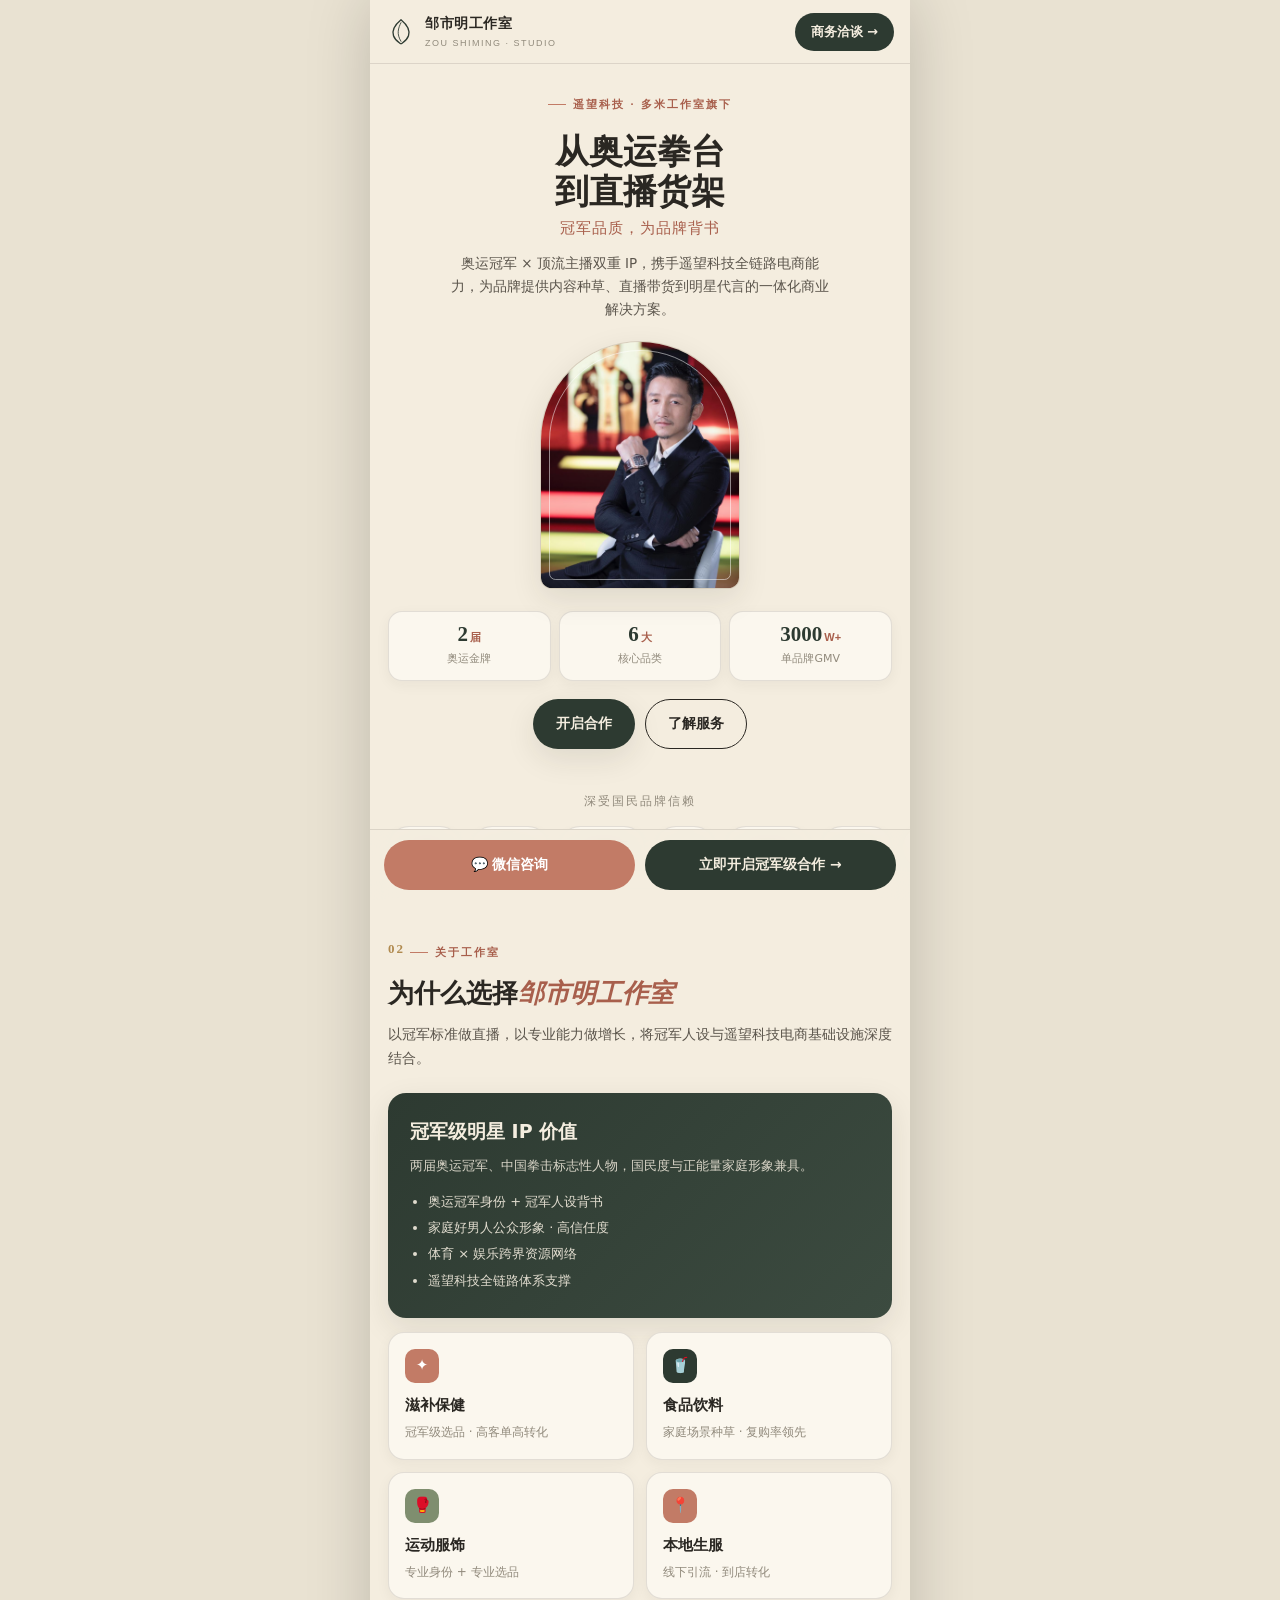
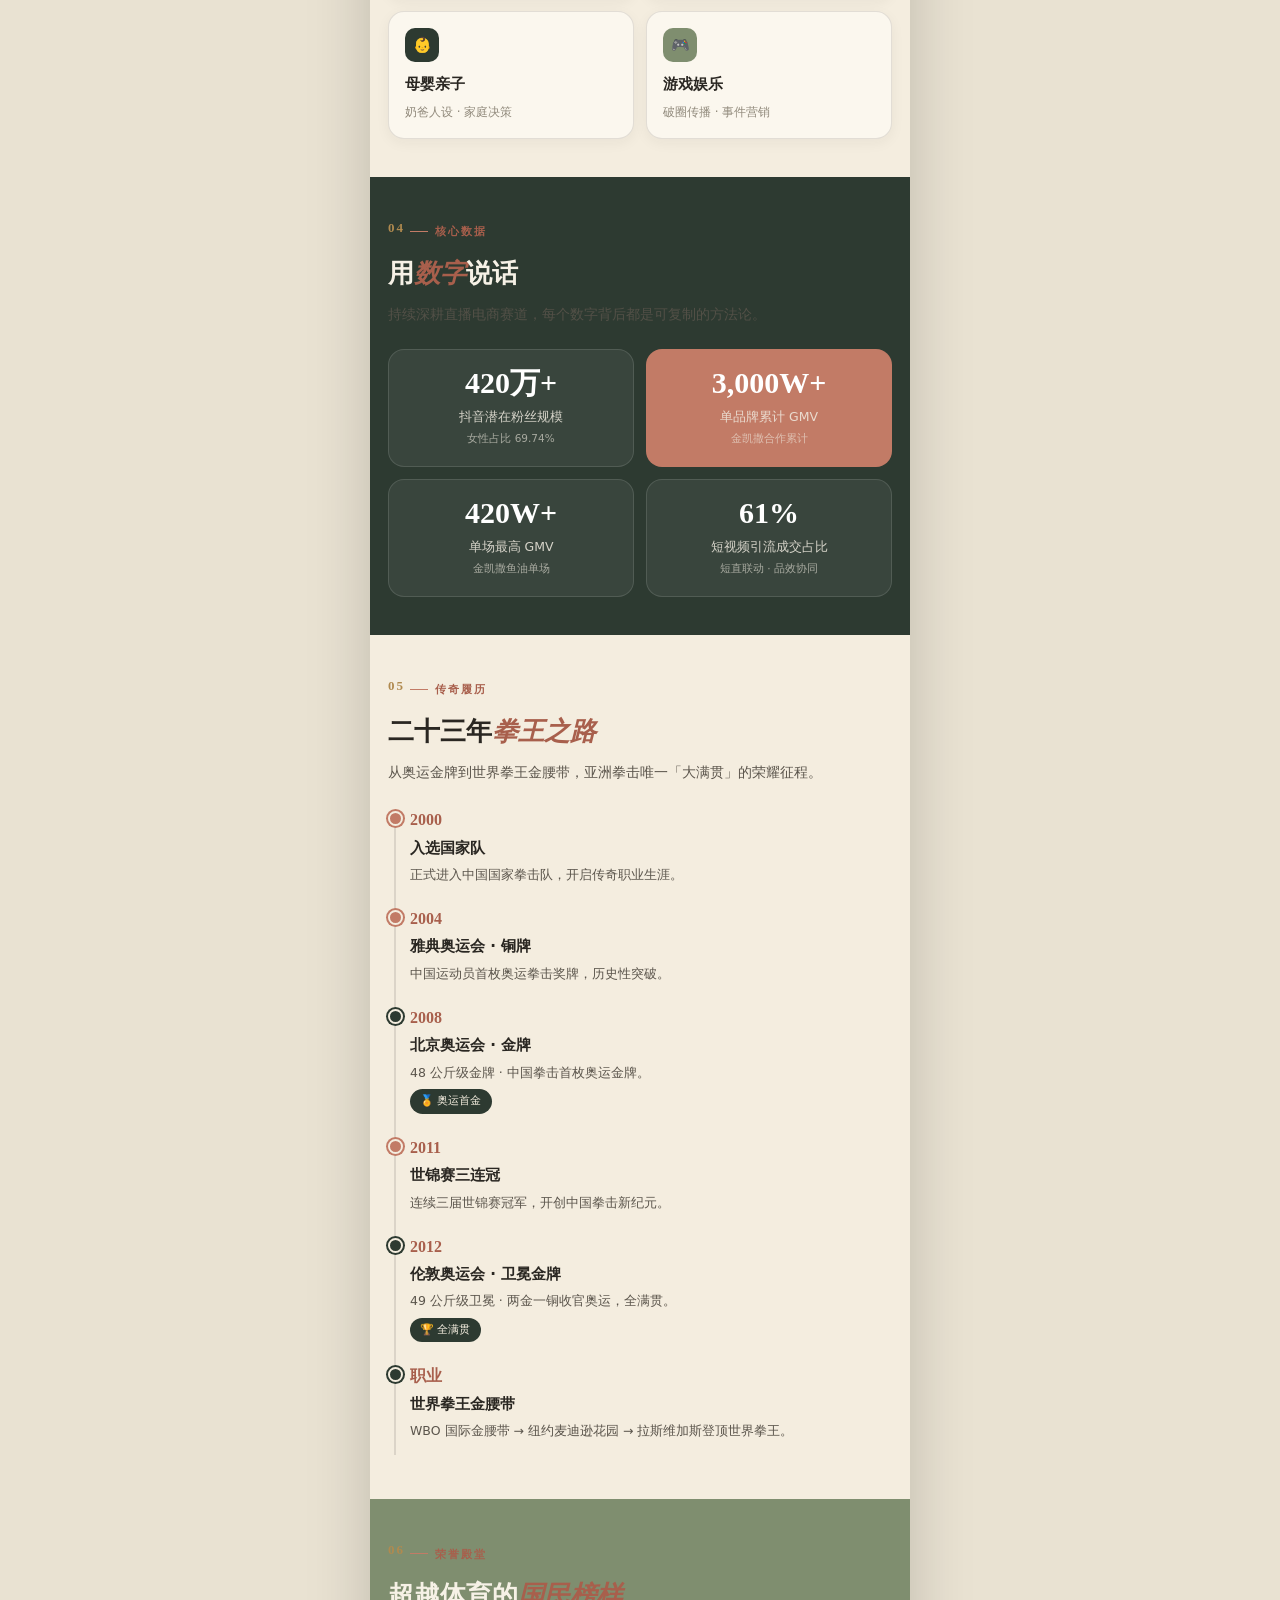
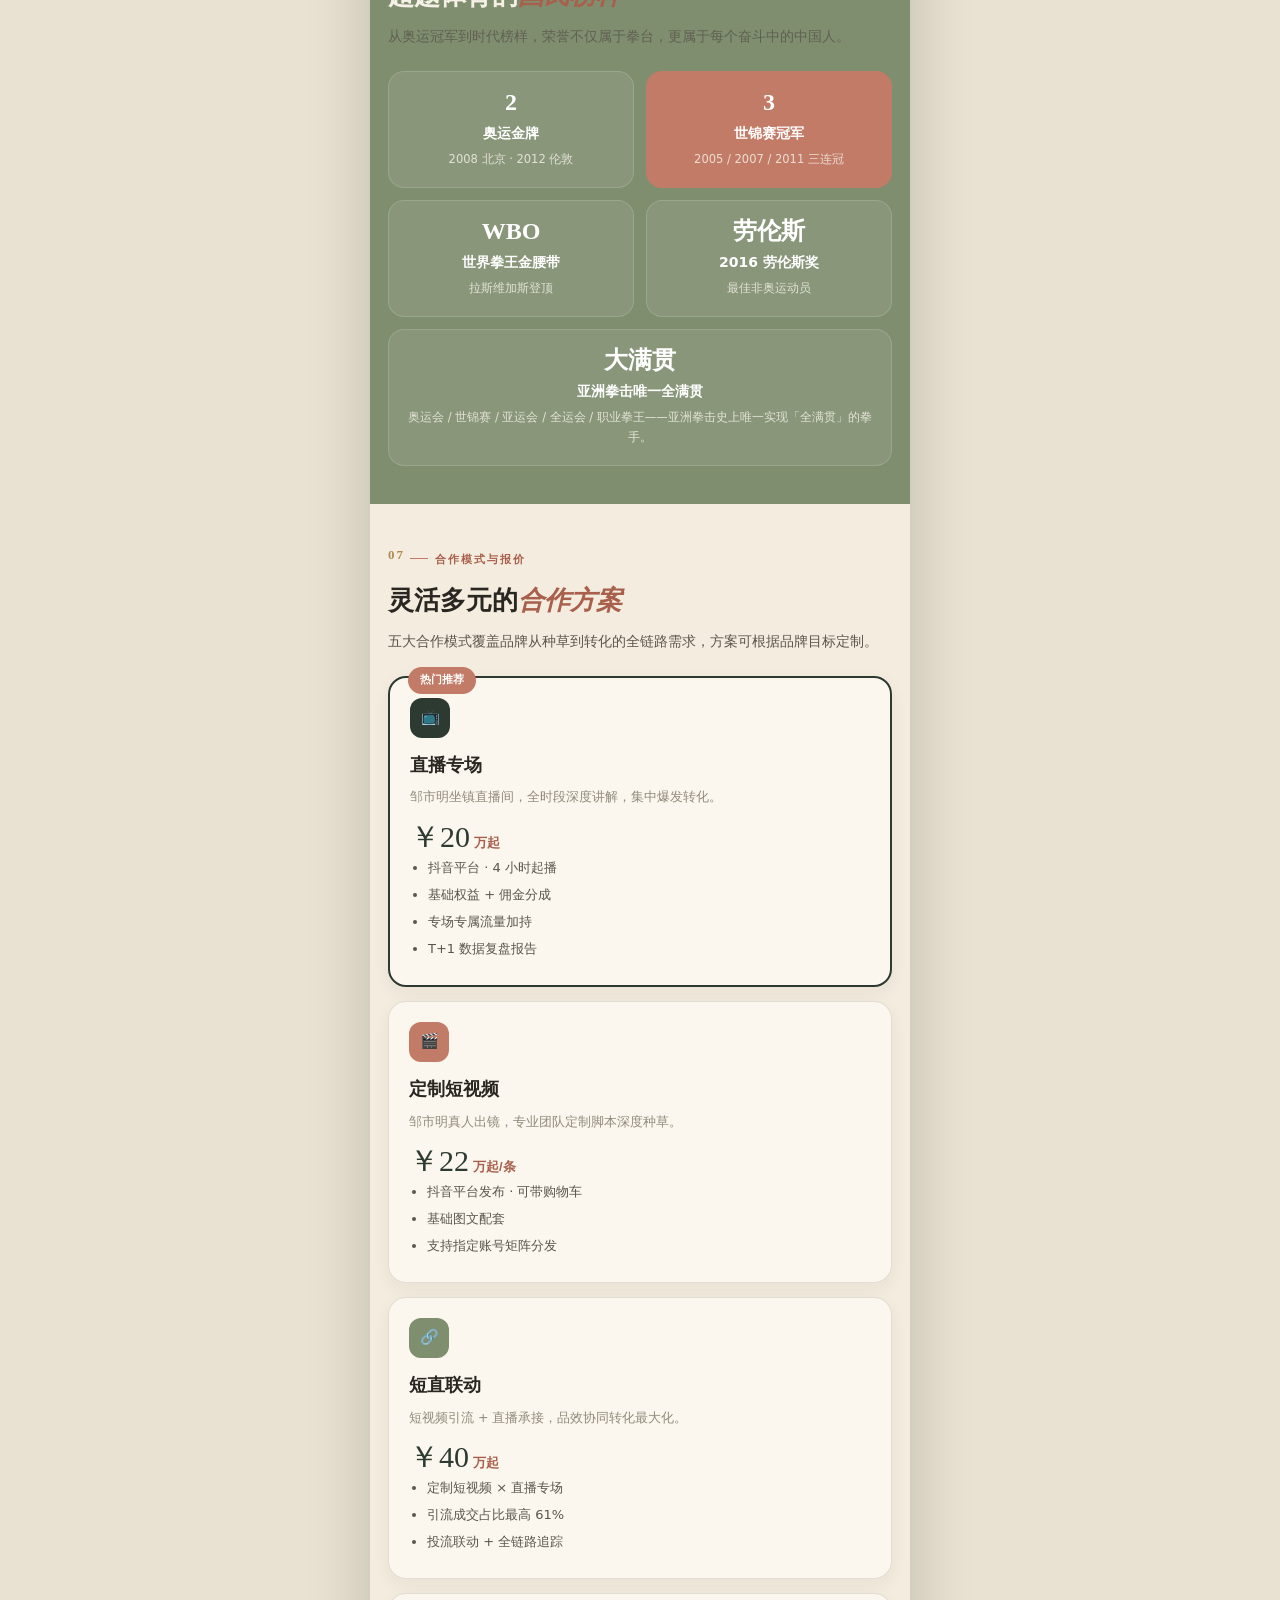
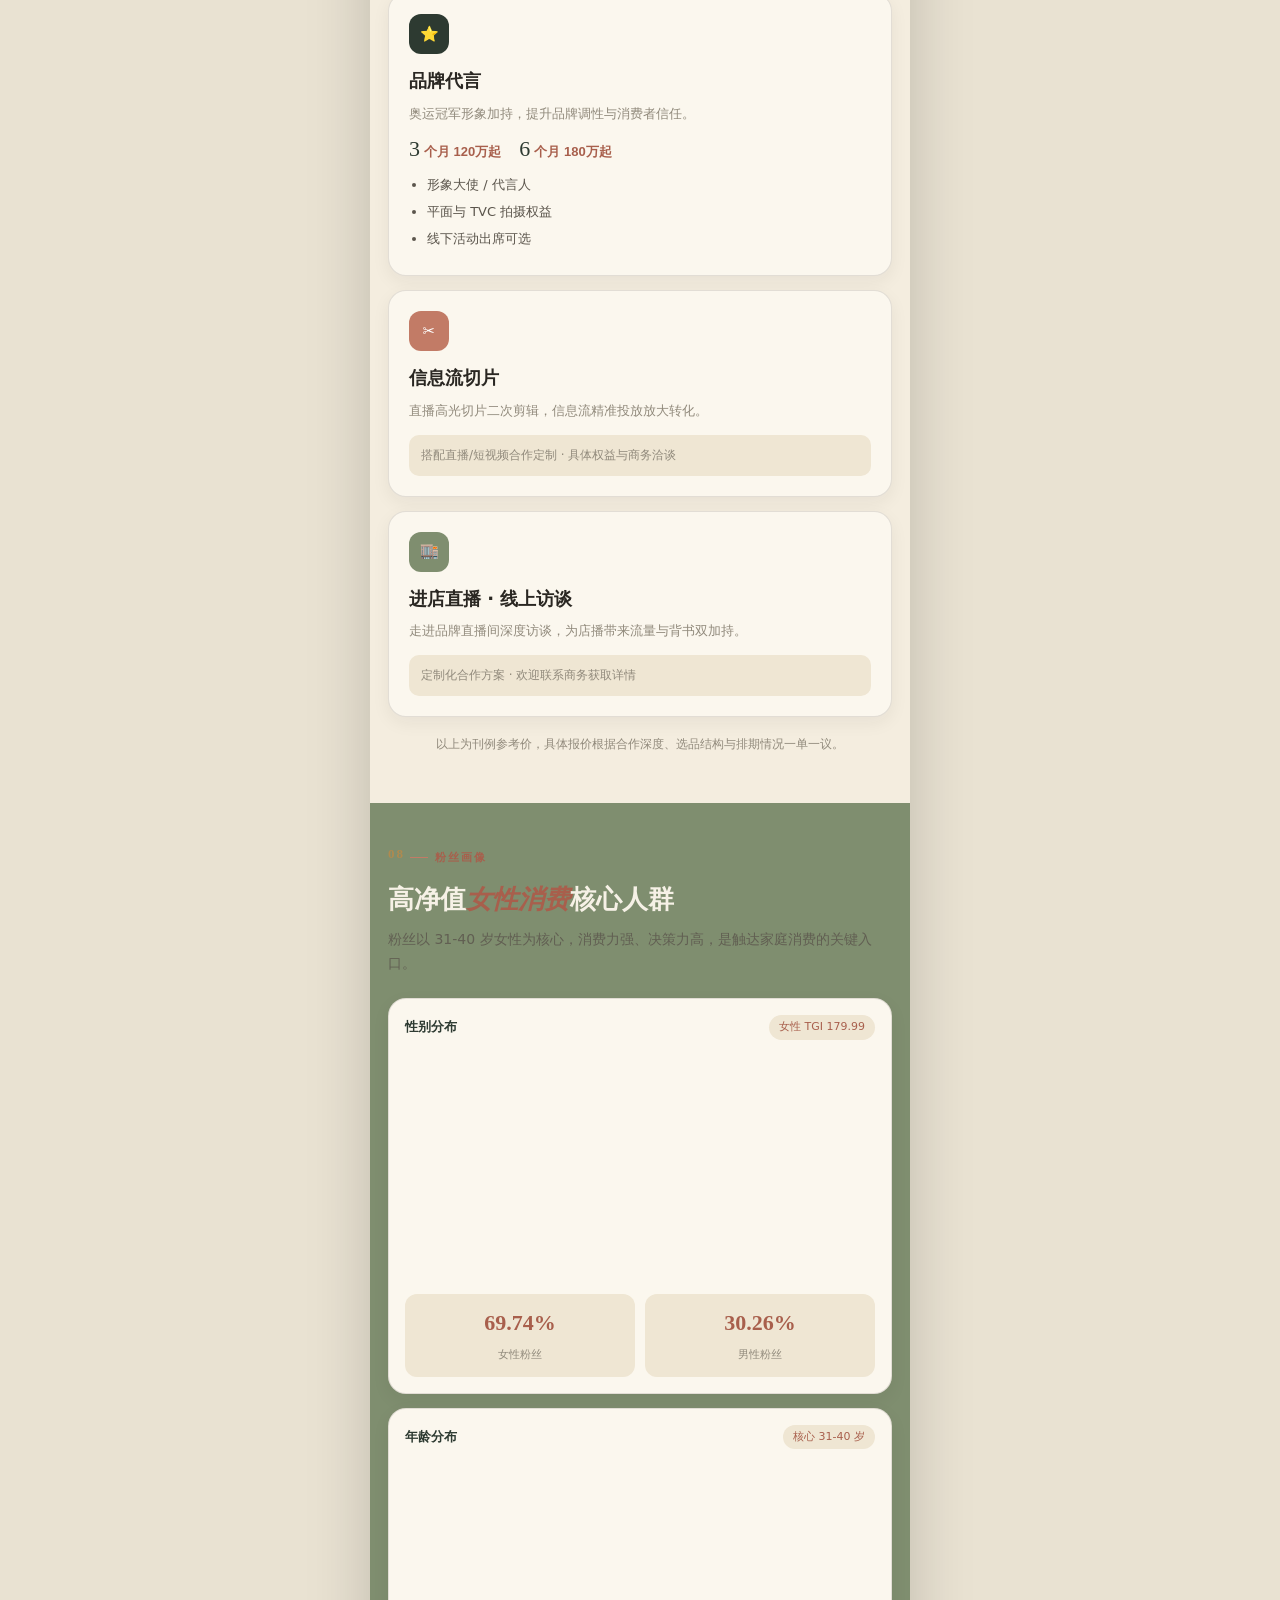
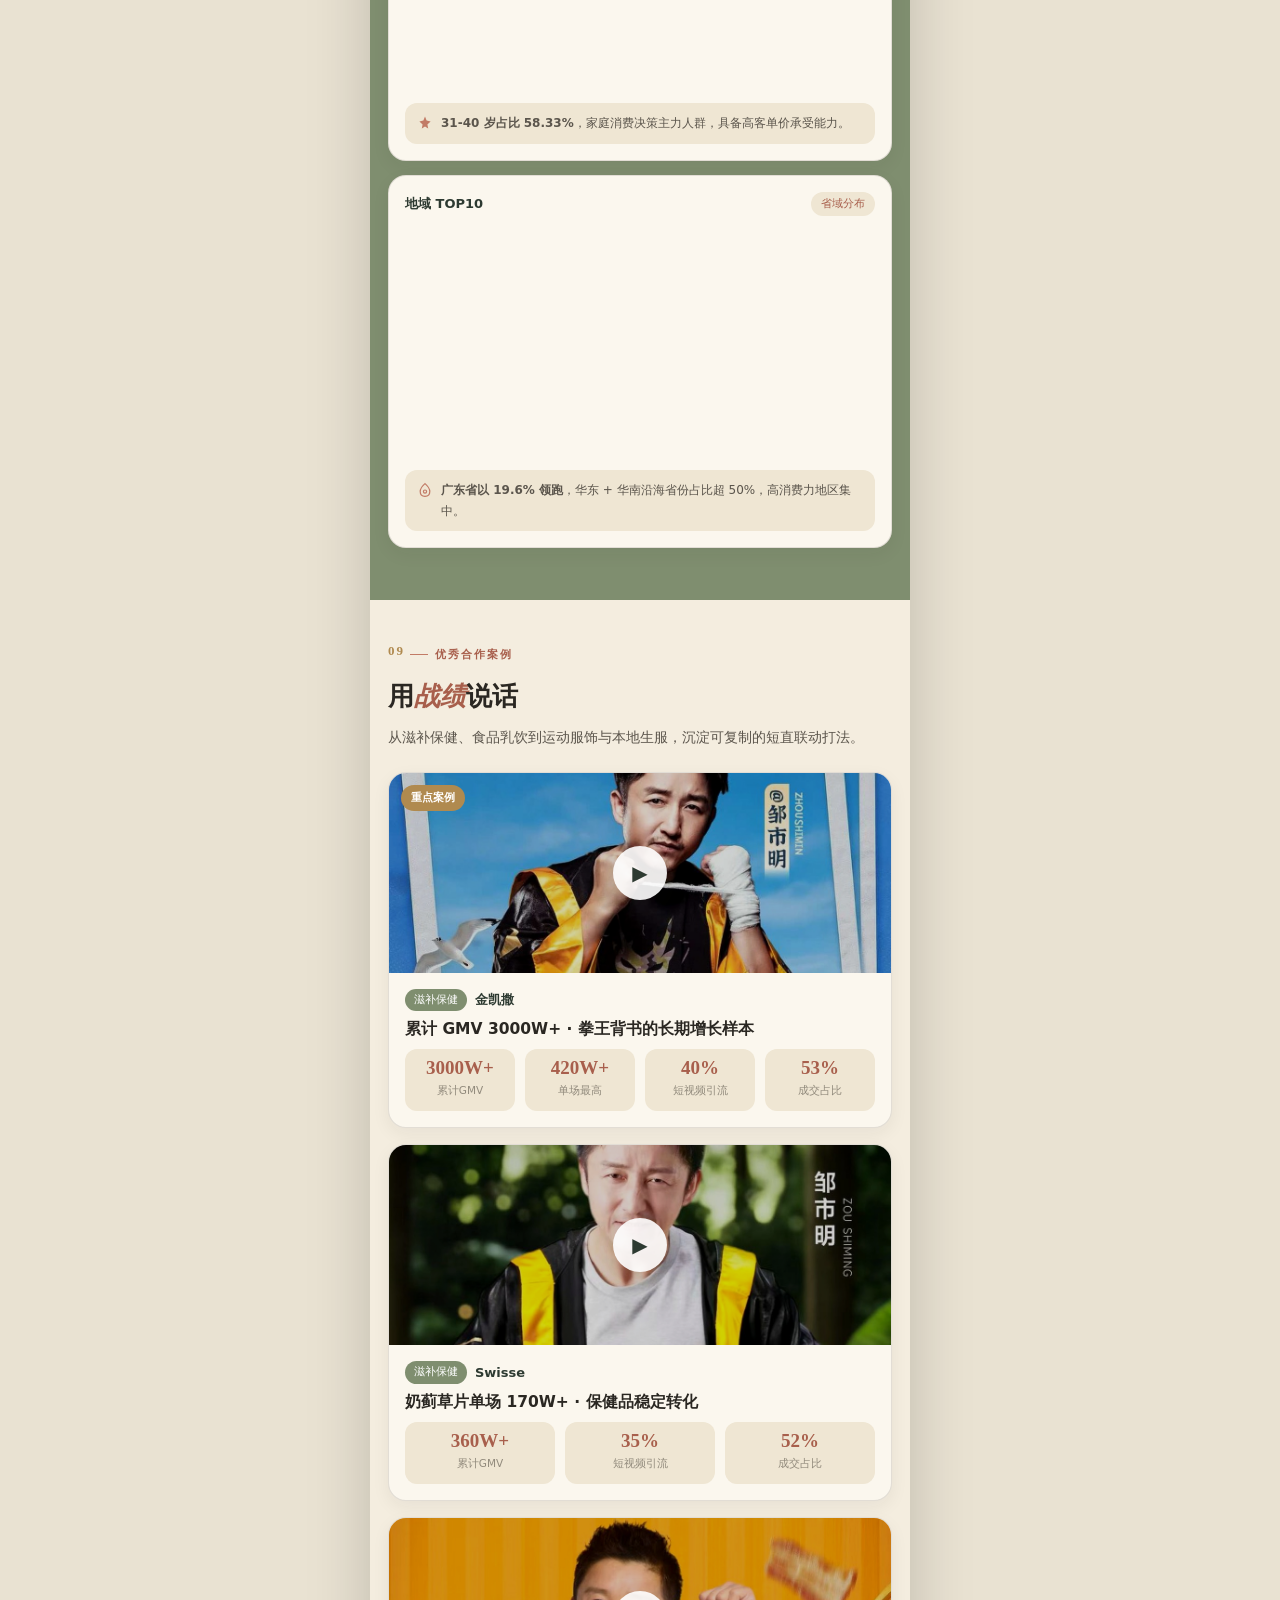
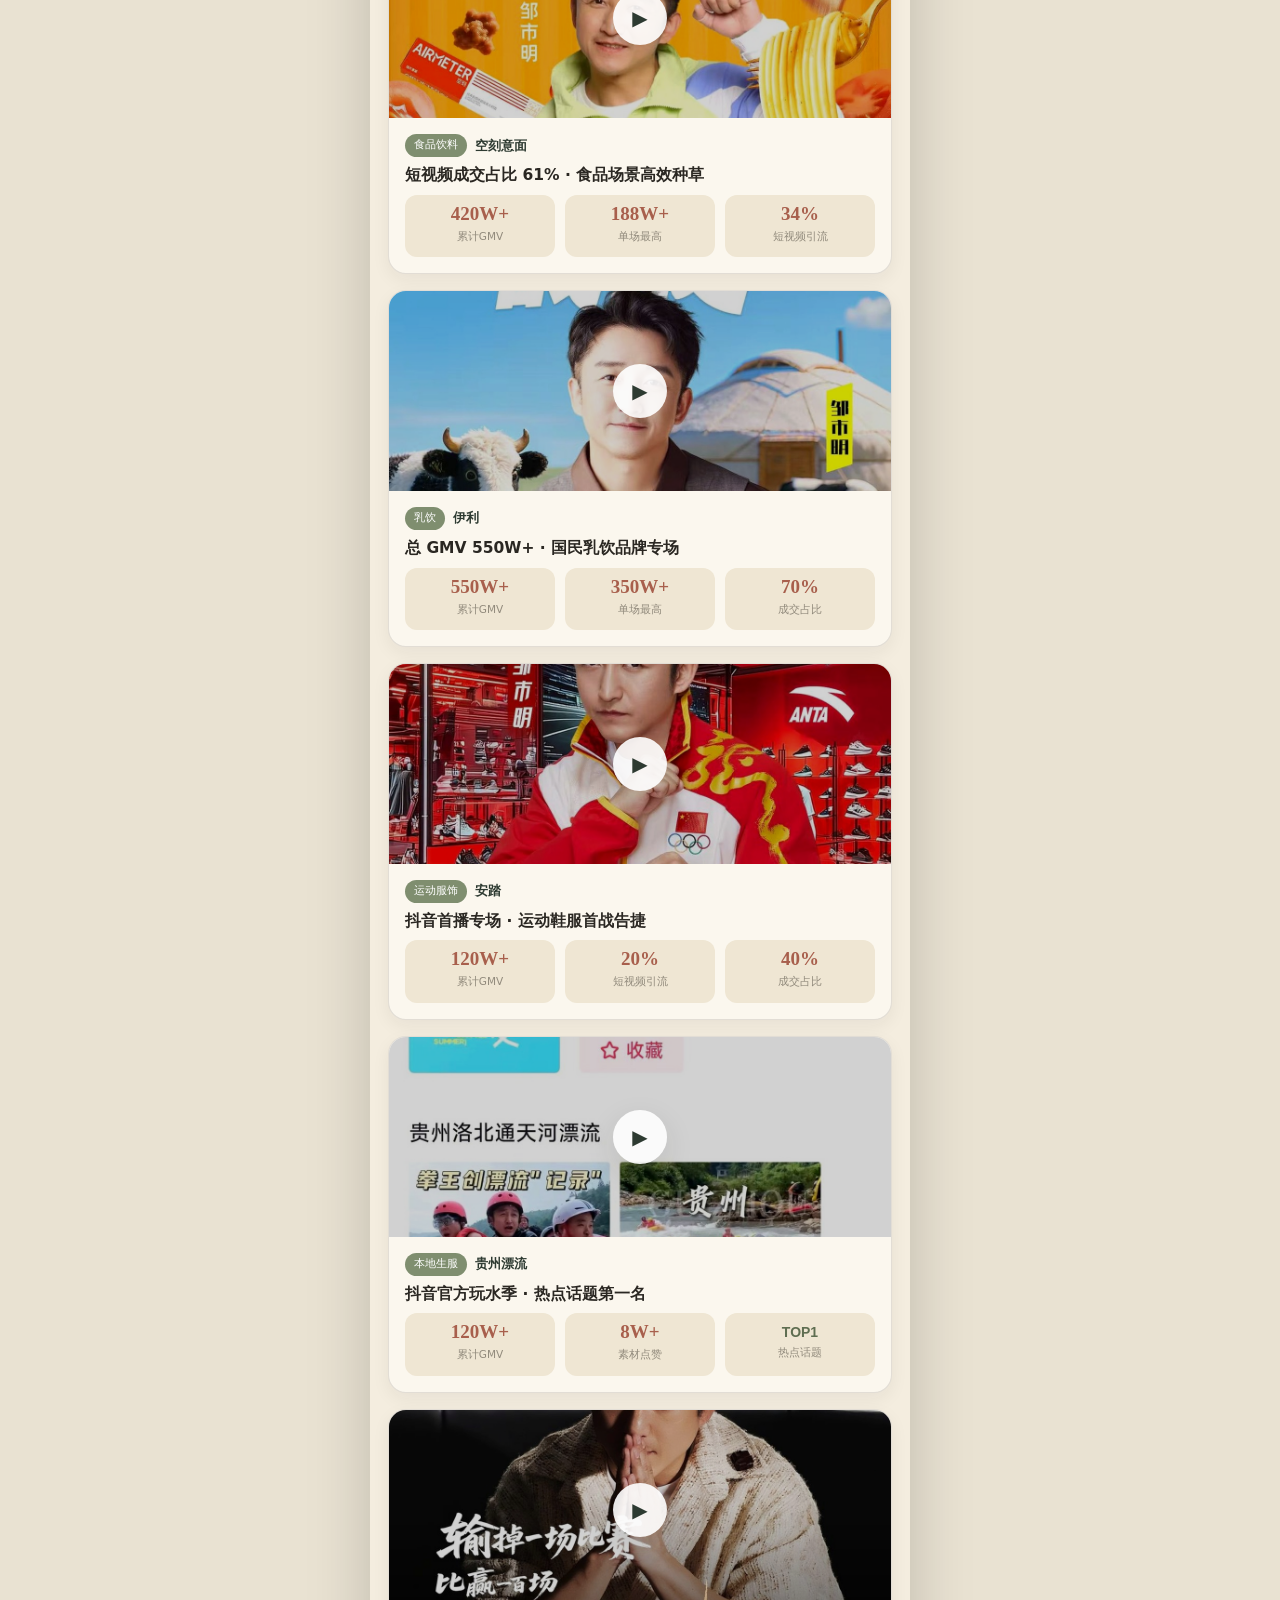
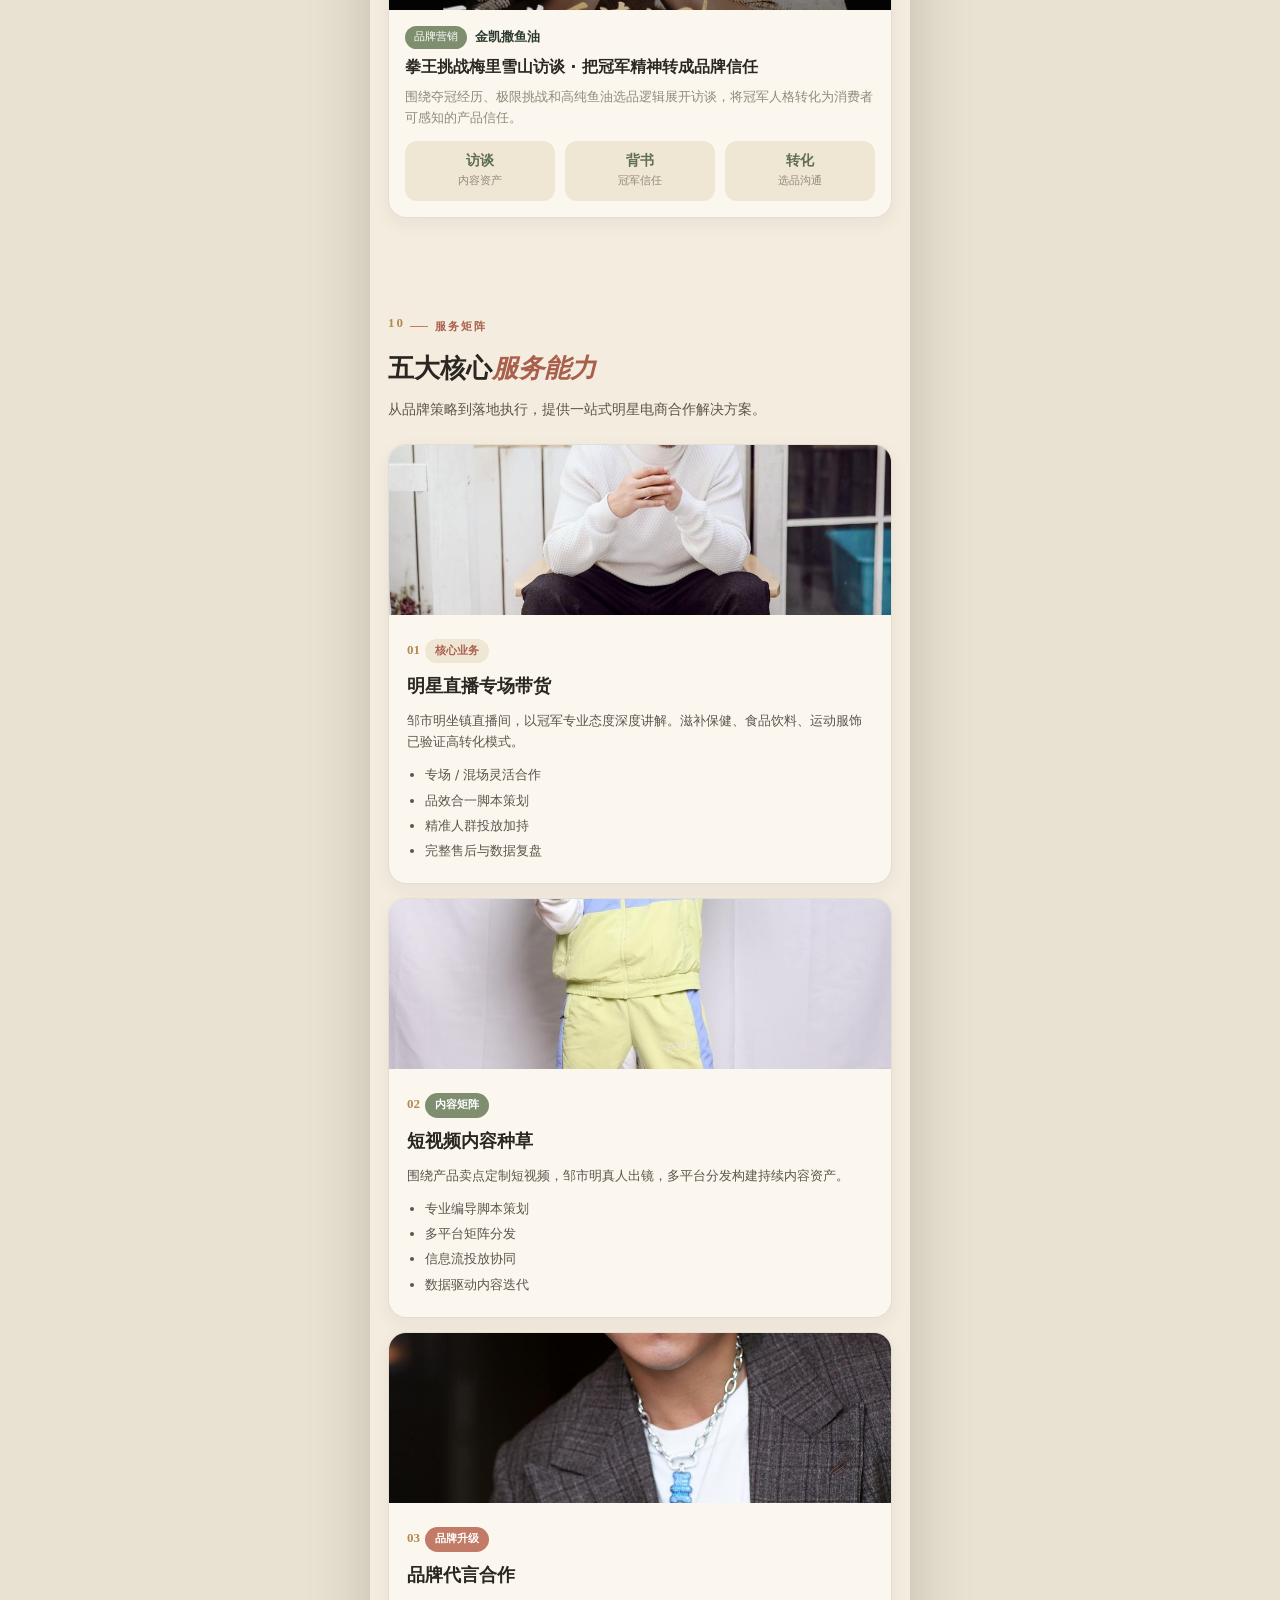
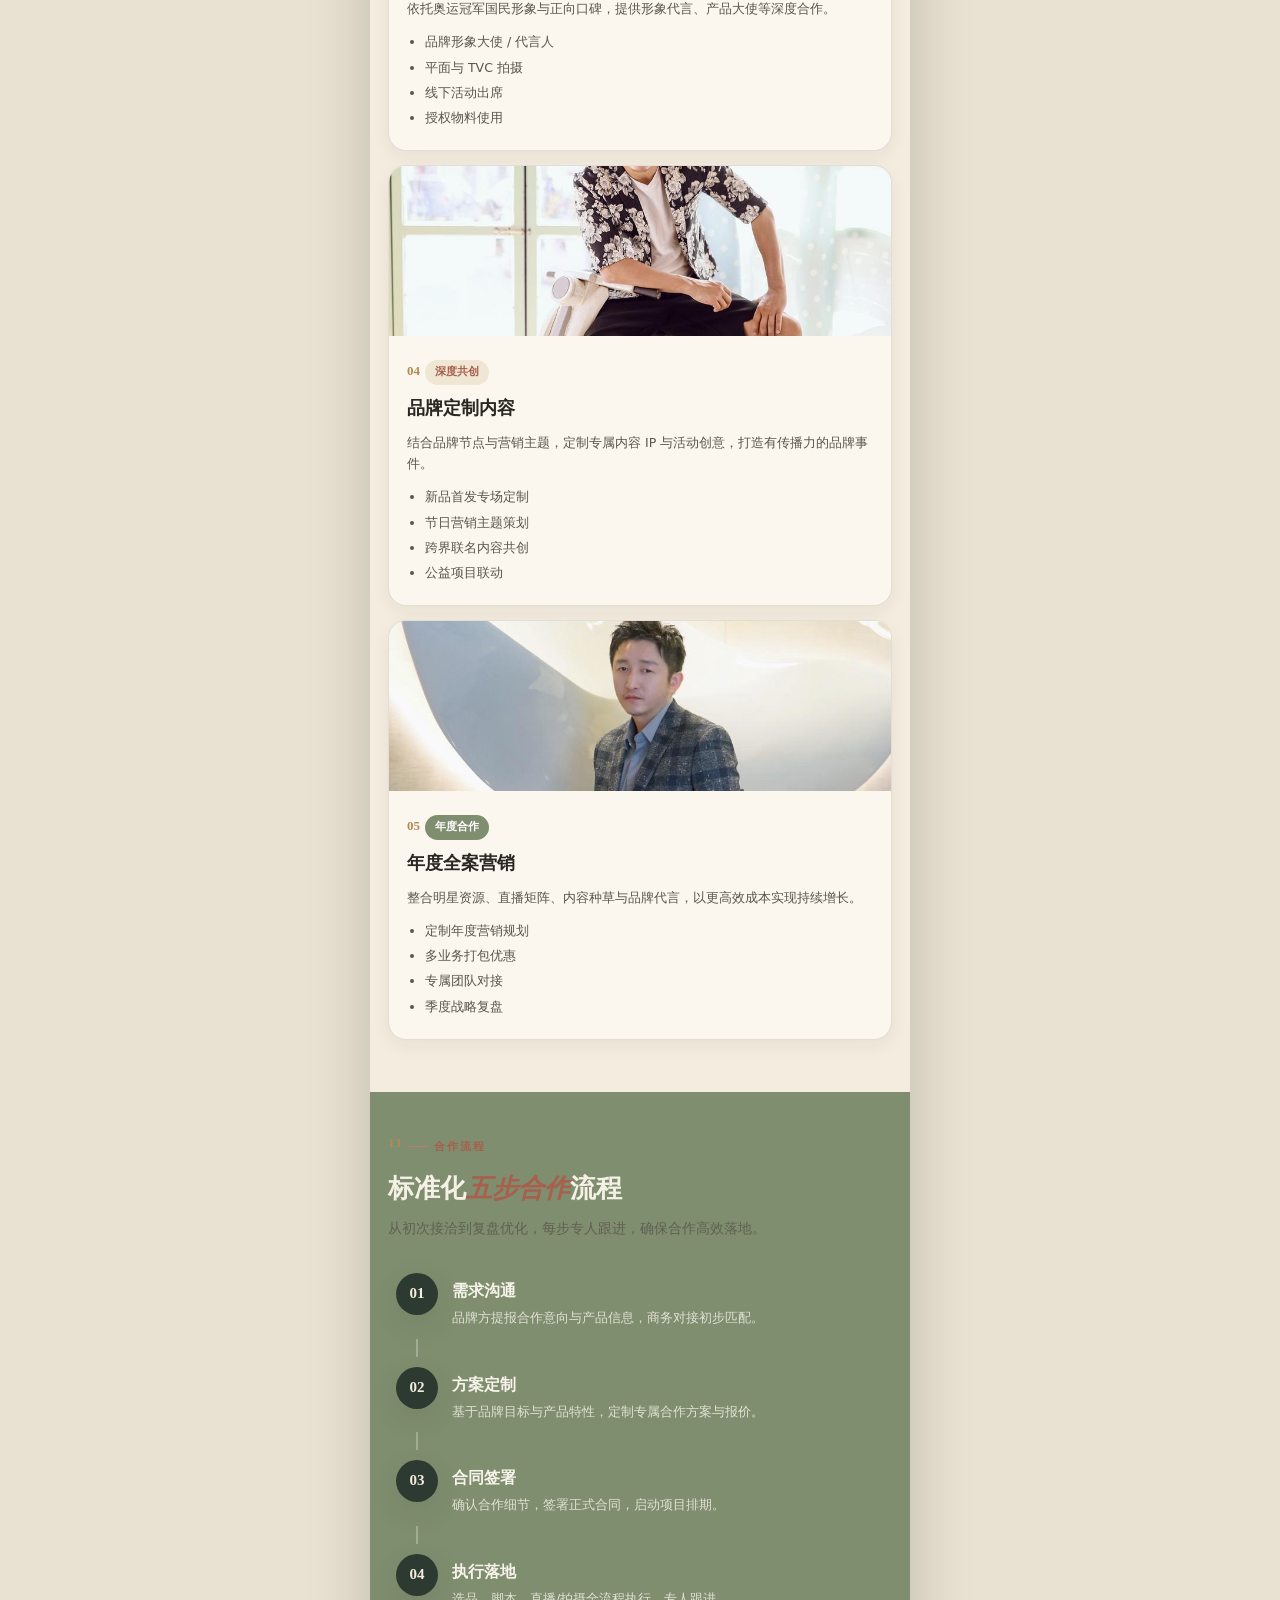
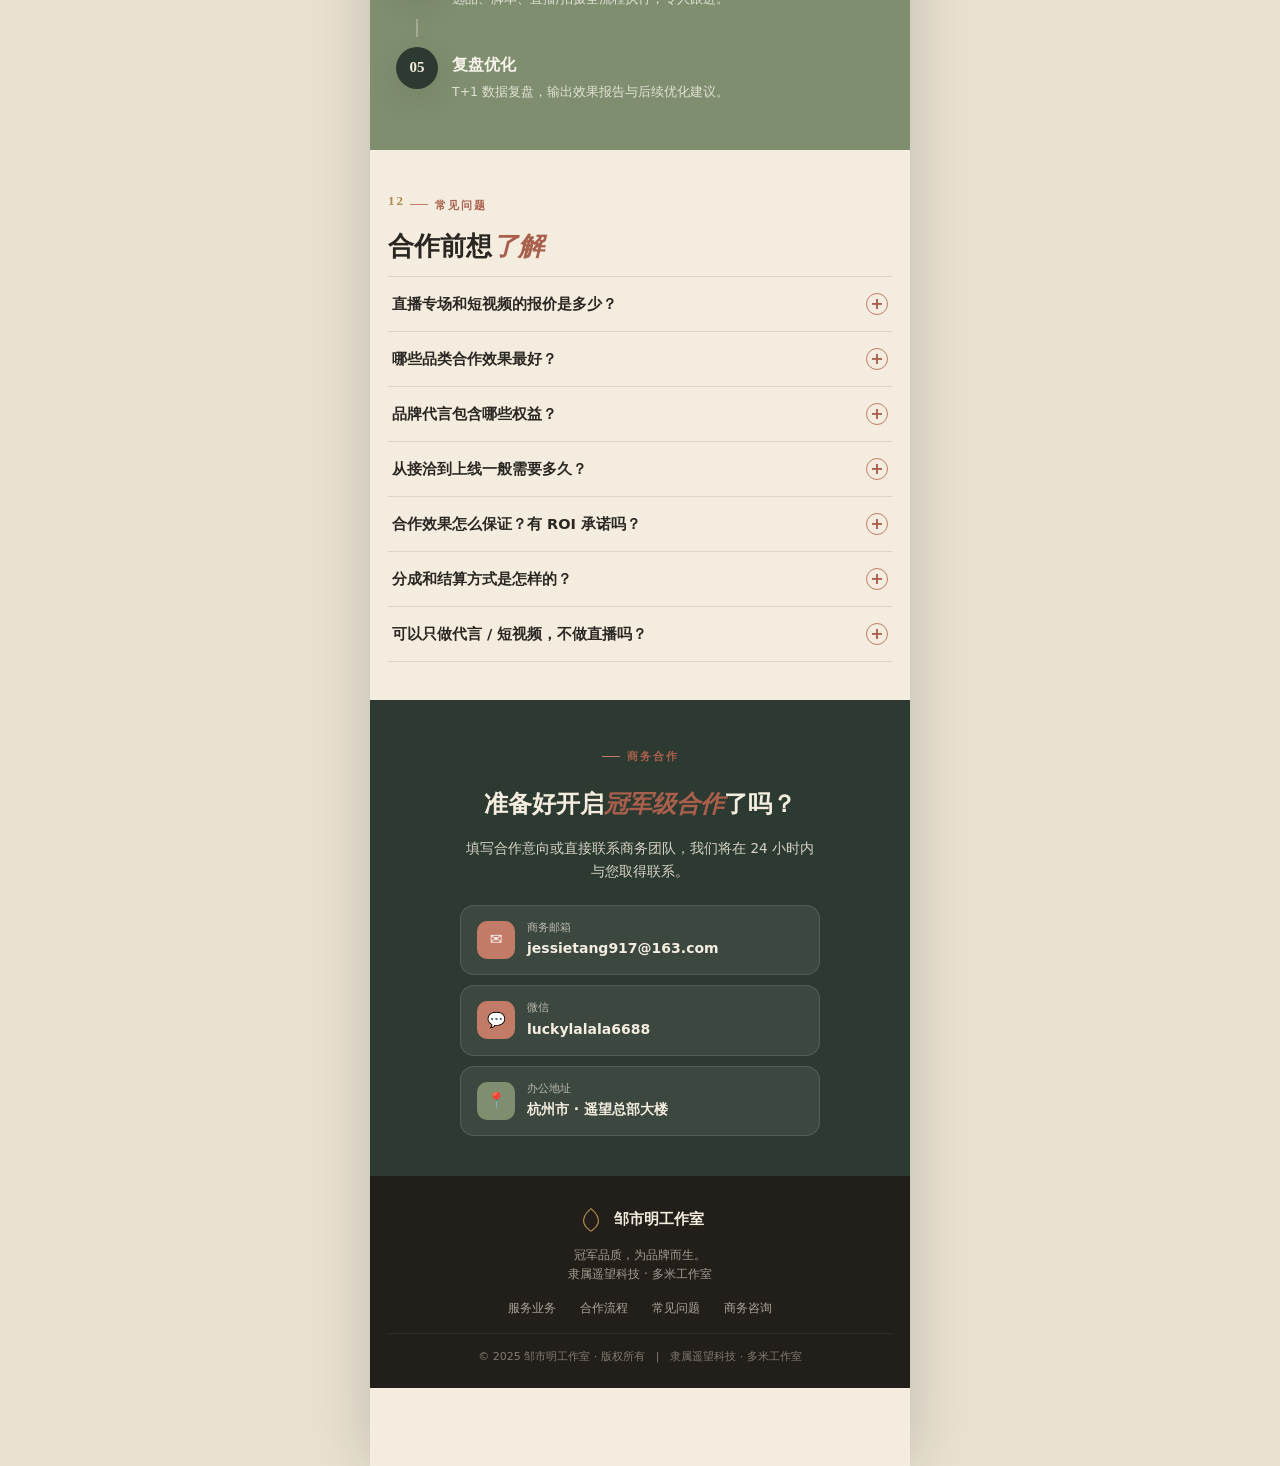
==== commit 8c5c97c6: "fix: 联系方式改微信+邮箱、FAQ左右对称、CTA图文对齐 - 电话183-2662-0184→微信luckylalala6688（含图标替换） - 邮箱biz@zoushiming.studio" ====
--- a/h5.html
+++ b/h5.html
@@ -766,8 +766,8 @@
       <h2>准备好开启<span class="italic">冠军级合作</span>了吗？</h2>
       <p>填写合作意向或直接联系商务团队，我们将在 24 小时内与您取得联系。</p>
       <div class="cta-cards">
-        <div class="cta-card"><div class="cta-card__ic">✉️</div><div><small>商务邮箱</small><b>biz@zoushiming.studio</b></div></div>
-        <div class="cta-card"><div class="cta-card__ic t">📞</div><div><small>合作热线</small><b>183-2662-0184</b></div></div>
+        <div class="cta-card"><div class="cta-card__ic">✉️</div><div><small>商务邮箱</small><b>jessietang917@163.com</b></div></div>
+        <div class="cta-card"><div class="cta-card__ic t">💬</div><div><small>微信</small><b>luckylalala6688</b></div></div>
         <div class="cta-card"><div class="cta-card__ic s">📍</div><div><small>办公地址</small><b>杭州市 · 遥望总部大楼</b></div></div>
       </div>
     </section>
@@ -789,7 +789,7 @@
 
   <!-- 底部固定 CTA -->
   <div class="dock">
-    <a href="tel:18326620184" class="dock__tel">📞 电话咨询</a>
+    <a href="#contact" class="dock__tel">💬 微信咨询</a>
     <a href="#contact" class="dock__cta">立即开启冠军级合作 →</a>
   </div>
 
